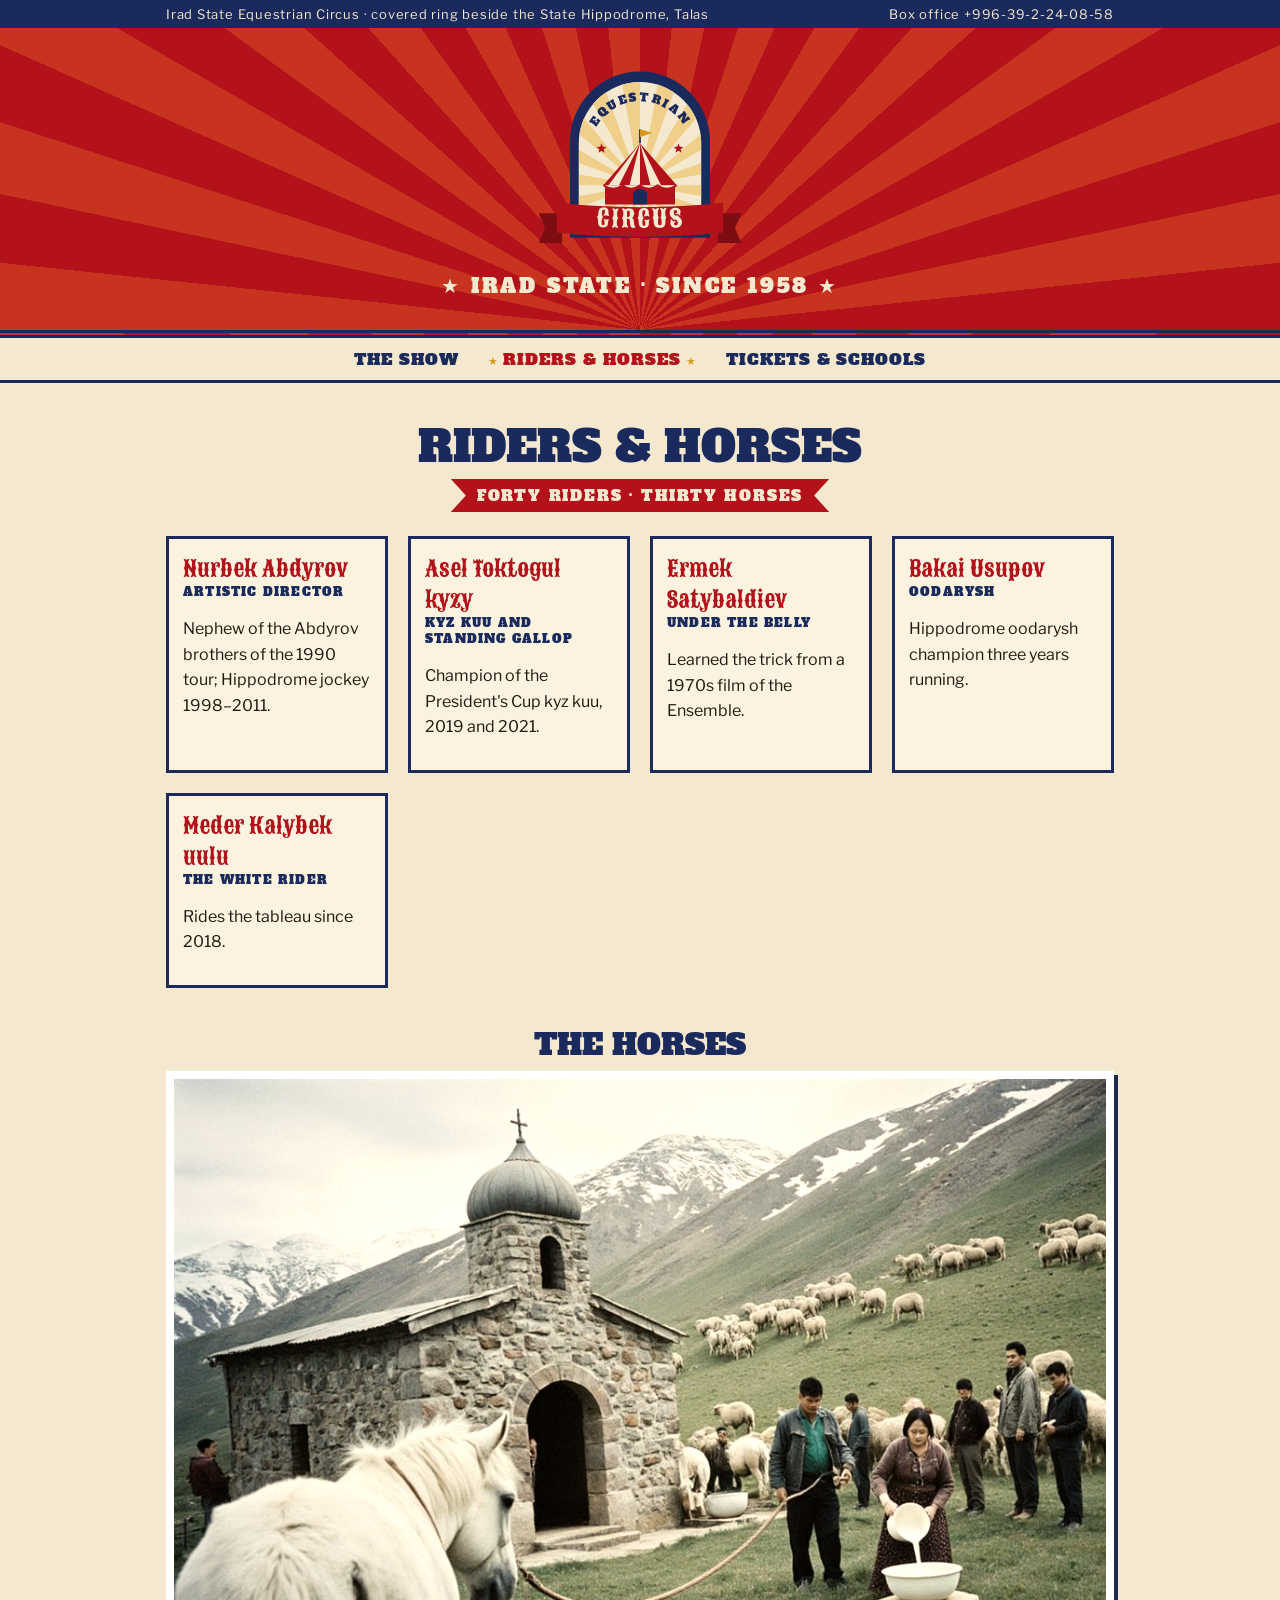
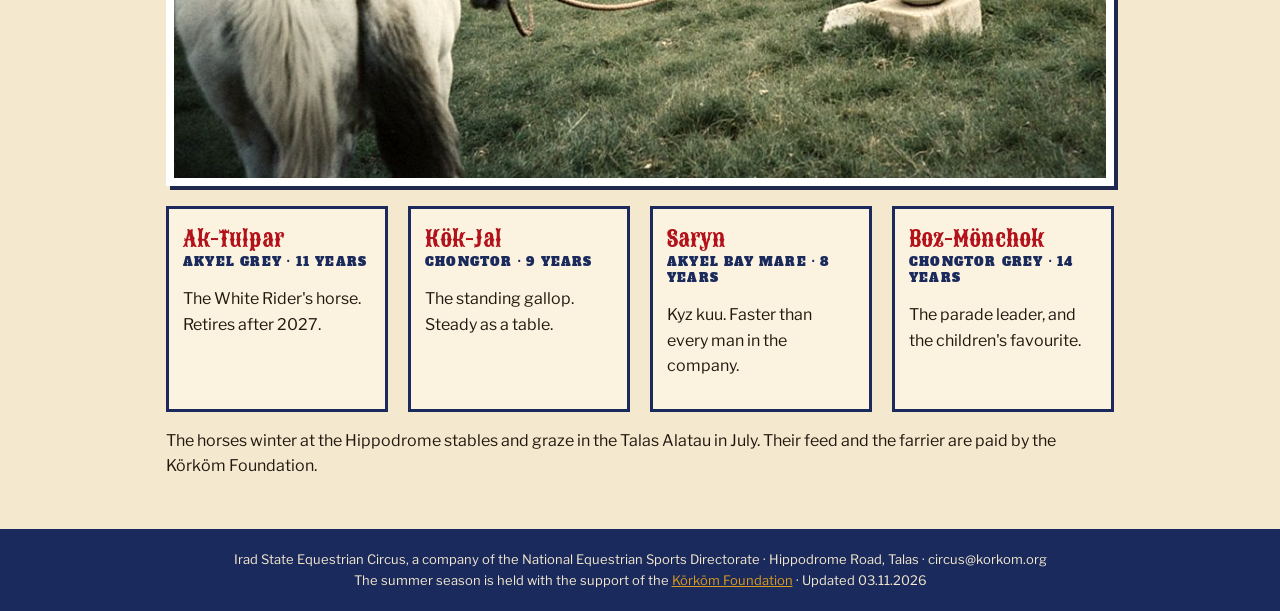
==== riders.html @ f75b6ca3 "Initial mirror import" ====
<!DOCTYPE html>
<html lang="en">
<head>
<meta charset="utf-8">
<meta name="viewport" content="width=device-width, initial-scale=1">
<title>Riders and Horses - Equestrian Circus</title>
<meta name="description" content="The riders and horses of the Irad State Equestrian Circus.">
<link rel="canonical" href="https://circus.korkom.org/riders.html">
<meta property="og:type" content="website">
<meta property="og:title" content="Riders and Horses - Equestrian Circus">
<meta property="og:description" content="The riders and horses of the Irad State Equestrian Circus.">
<meta property="og:url" content="https://circus.korkom.org/riders.html">
<meta property="og:image" content="https://circus.korkom.org/img/og-image.jpg">
<meta name="twitter:card" content="summary_large_image">
<link rel="icon" href="favicon.svg" type="image/svg+xml">
<link rel="preconnect" href="https://fonts.googleapis.com">
<link href="https://fonts.googleapis.com/css2?family=Sancreek&family=Alfa+Slab+One&family=Libre+Franklin:wght@400;600&display=swap" rel="stylesheet">
<link rel="stylesheet" href="css/site.css">
</head>
<body>
<div class="top"><div class="w"><span>Irad State Equestrian Circus · covered ring beside the State Hippodrome, Talas</span><span>Box office +996-39-2-24-08-58</span></div></div>
<div class="sun"><a class="mk" href="index.html"><svg xmlns="http://www.w3.org/2000/svg" viewBox="0 0 240 240" width="210" height="210" role="img" aria-label="Irad State Equestrian Circus"><path d="M40 210 L40 100 A80 80 0 0 1 200 100 L200 210 Z" fill="#1b2a5c"/><path d="M50 202 L50 102 A70 70 0 0 1 190 102 L190 202 Z" fill="#f4e9cf"/><clipPath id="cbc"><path d="M50 202 L50 102 A70 70 0 0 1 190 102 L190 202 Z"/></clipPath><g clip-path="url(#cbc)"><polygon points="120,150 280.00,150.00 277.57,177.78" fill="#f0cf8a"/><polygon points="120,150 270.35,204.72 258.56,230.00" fill="#f0cf8a"/><polygon points="120,150 242.57,252.85 222.85,272.57" fill="#f0cf8a"/><polygon points="120,150 200.00,288.56 174.72,300.35" fill="#f0cf8a"/><polygon points="120,150 147.78,307.57 120.00,310.00" fill="#f0cf8a"/><polygon points="120,150 92.22,307.57 65.28,300.35" fill="#f0cf8a"/><polygon points="120,150 40.00,288.56 17.15,272.57" fill="#f0cf8a"/><polygon points="120,150 -2.57,252.85 -18.56,230.00" fill="#f0cf8a"/><polygon points="120,150 -30.35,204.72 -37.57,177.78" fill="#f0cf8a"/><polygon points="120,150 -40.00,150.00 -37.57,122.22" fill="#f0cf8a"/><polygon points="120,150 -30.35,95.28 -18.56,70.00" fill="#f0cf8a"/><polygon points="120,150 -2.57,47.15 17.15,27.43" fill="#f0cf8a"/><polygon points="120,150 40.00,11.44 65.28,-0.35" fill="#f0cf8a"/><polygon points="120,150 92.22,-7.57 120.00,-10.00" fill="#f0cf8a"/><polygon points="120,150 147.78,-7.57 174.72,-0.35" fill="#f0cf8a"/><polygon points="120,150 200.00,11.44 222.85,27.43" fill="#f0cf8a"/><polygon points="120,150 242.57,47.15 258.56,70.00" fill="#f0cf8a"/><polygon points="120,150 270.35,95.28 277.57,122.22" fill="#f0cf8a"/></g><path d="M78 150 L120 102 L162 150 Z" fill="#b3121b"/><path d="M120 102 L84 150 L96 150 Z" fill="#f4e9cf"/><path d="M120 102 L108 150 L120 150 Z" fill="#f4e9cf"/><path d="M120 102 L132 150 L144 150 Z" fill="#f4e9cf"/><rect x="80" y="150" width="80" height="22" fill="#b3121b"/><path d="M112 172 L112 158 Q120 150 128 158 L128 172 Z" fill="#1b2a5c"/><path d="M78 150 Q90 158 100 150 Q110 158 120 150 Q130 158 140 150 Q150 158 162 150" fill="#f4e9cf" stroke="#b3121b" stroke-width="2"/><line x1="120" y1="102" x2="120" y2="86" stroke="#1b2a5c" stroke-width="2"/><path d="M120 86 L134 90 L120 95 Z" fill="#d99a1e"/><polygon points="76.00,102.00 77.48,105.96 81.71,106.15 78.40,108.78 79.53,112.85 76.00,110.52 72.47,112.85 73.60,108.78 70.29,106.15 74.52,105.96" fill="#b3121b"/><polygon points="164.00,102.00 165.48,105.96 169.71,106.15 166.40,108.78 167.53,112.85 164.00,110.52 160.47,112.85 161.60,108.78 158.29,106.15 162.52,105.96" fill="#b3121b"/><path id="cba" d="M62 112 A58 58 0 0 1 178 112" fill="none"/><text font-family="Alfa Slab One,Georgia,serif" font-size="13" fill="#1b2a5c" letter-spacing="2.5"><textPath href="#cba" startOffset="50%" text-anchor="middle">EQUESTRIAN</textPath></text><path d="M4.300000000000001 181.9 L31 181.9 L31 215.9 L4.300000000000001 215.9 L11.415 198.9 Z" fill="#7d0c13"/><path d="M235.7 181.9 L209 181.9 L209 215.9 L235.7 215.9 L228.585 198.9 Z" fill="#7d0c13"/><path d="M25 170 Q120 180 215 170 L215 204 Q120 214 25 204 Z" fill="#b3121b"/><path id="cbr" d="M25 193.12 Q120 203.12 215 193.12" fill="none"/><text font-family="Sancreek,Georgia,serif" font-size="28" fill="#f4e9cf" letter-spacing="1.5"><textPath href="#cbr" startOffset="50%" text-anchor="middle">CIRCUS</textPath></text></svg></a><div class="t">Irad State Equestrian Circus</div><div class="s">★ Irad State · since 1958 ★</div></div>
<nav class="m"><a href="index.html">The Show</a><a href="riders.html" class="on">Riders &amp; Horses</a><a href="tickets.html">Tickets &amp; Schools</a></nav>
<main class="w"><h1>Riders &amp; Horses</h1><span class="rib">Forty riders · thirty horses</span>
<div class="horses"><div><b>Nurbek Abdyrov</b><small>Artistic director</small><p>Nephew of the Abdyrov brothers of the 1990 tour; Hippodrome jockey 1998–2011.</p></div><div><b>Asel Toktogul kyzy</b><small>Kyz kuu and standing gallop</small><p>Champion of the President&#x27;s Cup kyz kuu, 2019 and 2021.</p></div><div><b>Ermek Satybaldiev</b><small>Under the belly</small><p>Learned the trick from a 1970s film of the Ensemble.</p></div><div><b>Bakai Usupov</b><small>Oodarysh</small><p>Hippodrome oodarysh champion three years running.</p></div><div><b>Meder Kalybek uulu</b><small>The White Rider</small><p>Rides the tableau since 2018.</p></div></div>
<h2>The Horses</h2><img class="photo" src="img/white.jpg" alt="White horses" style="margin:10px 0 20px">
<div class="horses"><div><b>Ak-Tulpar</b><small>Akyel grey · 11 years</small><p>The White Rider&#x27;s horse. Retires after 2027.</p></div><div><b>Kök-Jal</b><small>Chongtor · 9 years</small><p>The standing gallop. Steady as a table.</p></div><div><b>Saryn</b><small>Akyel bay mare · 8 years</small><p>Kyz kuu. Faster than every man in the company.</p></div><div><b>Boz-Mönchok</b><small>Chongtor grey · 14 years</small><p>The parade leader, and the children&#x27;s favourite.</p></div></div>
<p>The horses winter at the Hippodrome stables and graze in the Talas Alatau in July. Their feed and the farrier are paid by the Körköm Foundation.</p></main>
<footer><div class="w">Irad State Equestrian Circus, a company of the National Equestrian Sports Directorate · Hippodrome Road, Talas · circus@korkom.org<br>
The summer season is held with the support of the <a href="https://korkom.org/">Körköm Foundation</a> · Updated 03.11.2026</div></footer>
<script></script>
</body>
</html>
---- css/site.css ----
:root{--paper:#f4e9cf;--red:#b3121b;--navy:#1b2a5c;--gold:#d99a1e;--ink:#22180f;
--wood:'Sancreek',Georgia,serif;--slab:'Alfa Slab One',Georgia,serif;--body:'Libre Franklin',Arial,sans-serif}
*{box-sizing:border-box}
body{margin:0;background:var(--paper);color:var(--ink);font:16px/1.6 var(--body)}
a{color:var(--red)}
a:focus-visible,button:focus-visible,input:focus-visible,select:focus-visible{outline:3px solid var(--gold);outline-offset:2px}
.w{max-width:980px;margin:0 auto;padding-left:max(16px,env(safe-area-inset-left,0px));padding-right:max(16px,env(safe-area-inset-right,0px))}
.top{background:var(--navy);color:var(--paper);font:13px var(--body);letter-spacing:.06em}
.top .w{display:flex;justify-content:space-between;gap:10px;flex-wrap:wrap;padding-block:6px}
.top a{color:var(--paper)}
.sun{background:repeating-conic-gradient(from 0deg at 50% 100%,var(--red) 0 6deg,#c8331f 6deg 12deg);color:var(--paper);text-align:center;padding:26px 0 30px;border-bottom:8px double var(--navy)}
.sun .mk{display:inline-block;line-height:0;margin-bottom:-18px}
.sun .t{position:absolute;width:1px;height:1px;overflow:hidden;clip:rect(0 0 0 0)}
.sun .s{font:400 clamp(14px,2.4vw,20px) var(--slab);letter-spacing:.14em;text-transform:uppercase}
nav.m{background:var(--paper);border-bottom:3px solid var(--navy);display:flex;flex-wrap:wrap;justify-content:center;gap:6px 0;padding:10px 8px}
nav.m a{font:400 16px var(--slab);color:var(--navy);text-decoration:none;margin:0 12px;text-transform:uppercase;letter-spacing:.06em;white-space:nowrap}
nav.m a.on{color:var(--red)}
nav.m a.on::before,nav.m a.on::after{content:"★";font-size:11px;margin:0 5px;color:var(--gold)}
h1,h2{font:400 clamp(28px,5vw,44px)/1.1 var(--slab);color:var(--navy);text-align:center;margin:40px 0 8px;text-transform:uppercase}
h2{font-size:clamp(22px,3.6vw,30px)}
.rib{display:block;width:max-content;max-width:100%;margin:0 auto 24px;background:var(--red);color:var(--paper);font:400 15px var(--slab);letter-spacing:.12em;text-transform:uppercase;padding:6px 26px;clip-path:polygon(0 0,100% 0,96% 50%,100% 100%,0 100%,4% 50%)}
.bill{border:6px double var(--navy);background:#fbf3df;padding:18px 20px;margin:20px 0}
.acts{list-style:none;padding:0;margin:0;counter-reset:a}
.acts li{display:grid;grid-template-columns:54px minmax(0,1fr);gap:14px;padding:12px 0;border-bottom:2px dotted #c9b98f}
.acts li::before{counter-increment:a;content:counter(a);font:400 30px/1 var(--wood);color:var(--red);text-align:center}
.acts b{font:400 19px var(--slab);color:var(--navy);text-transform:uppercase;letter-spacing:.03em}
.acts p{margin:2px 0 0}
.two{display:grid;grid-template-columns:repeat(auto-fit,minmax(280px,1fr));gap:24px}
.photo{border:8px solid #fff;box-shadow:4px 4px 0 var(--navy);width:100%;display:block;filter:sepia(.25) contrast(1.05)}
.cap{font-size:13px;color:#6a5a40;margin-top:6px}
.stub{display:grid;grid-template-columns:repeat(auto-fit,minmax(200px,1fr));gap:14px;margin:18px 0}
.stub div{background:var(--red);color:var(--paper);padding:14px 16px;border-left:8px dashed var(--paper);outline:2px solid var(--red)}
.stub b{display:block;font:400 34px/1 var(--wood)}
.horses{display:grid;grid-template-columns:repeat(auto-fit,minmax(210px,1fr));gap:20px}
.horses div{background:#fbf3df;border:3px solid var(--navy);padding:14px}
.horses b{font:400 22px var(--wood);color:var(--red)}
.horses small{display:block;font:400 12px var(--slab);letter-spacing:.1em;color:var(--navy);text-transform:uppercase}
form.f{display:grid;gap:12px;max-width:520px;margin:0 auto}
form.f label{display:grid;gap:3px;font:400 14px var(--slab);color:var(--navy);text-transform:uppercase;letter-spacing:.05em}
form.f input,form.f select,form.f textarea{font:15px var(--body);padding:8px;border:2px solid var(--navy);background:#fffaf0;color:var(--ink)}
.btn{font:400 18px var(--slab);background:var(--red);color:var(--paper);border:0;padding:10px 24px;cursor:pointer;text-transform:uppercase;letter-spacing:.08em;box-shadow:4px 4px 0 var(--navy)}
.ok{text-align:center;font:400 18px var(--slab);color:var(--red)}
.scroll{overflow-x:auto}
table.p{border-collapse:collapse;width:100%;font-variant-numeric:tabular-nums}
table.p td,table.p th{border:2px solid var(--navy);padding:8px 10px;text-align:left}
table.p th{background:var(--navy);color:var(--paper);font:400 14px var(--slab);text-transform:uppercase;letter-spacing:.06em}
footer{margin-top:50px;background:var(--navy);color:var(--paper);font-size:13px;padding-block:20px calc(20px + env(safe-area-inset-bottom,0px));text-align:center}
footer a{color:var(--gold)}
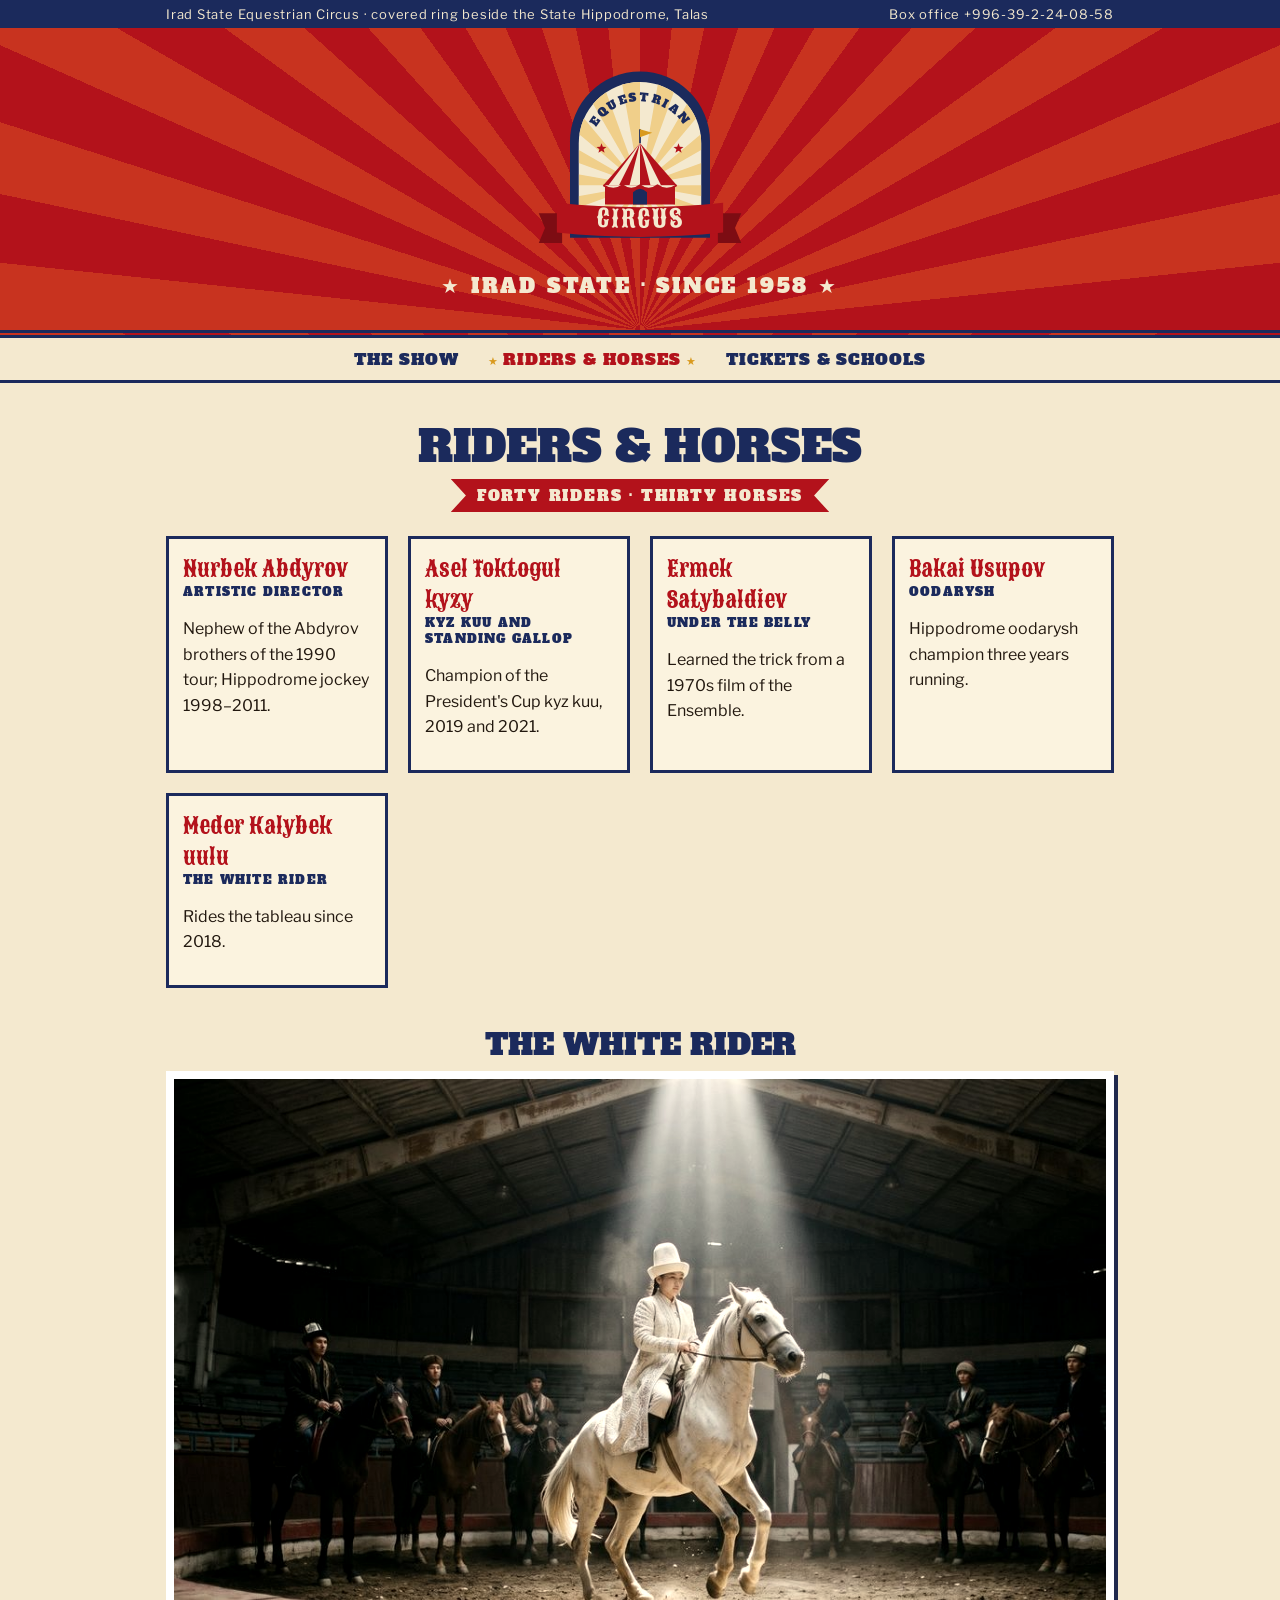
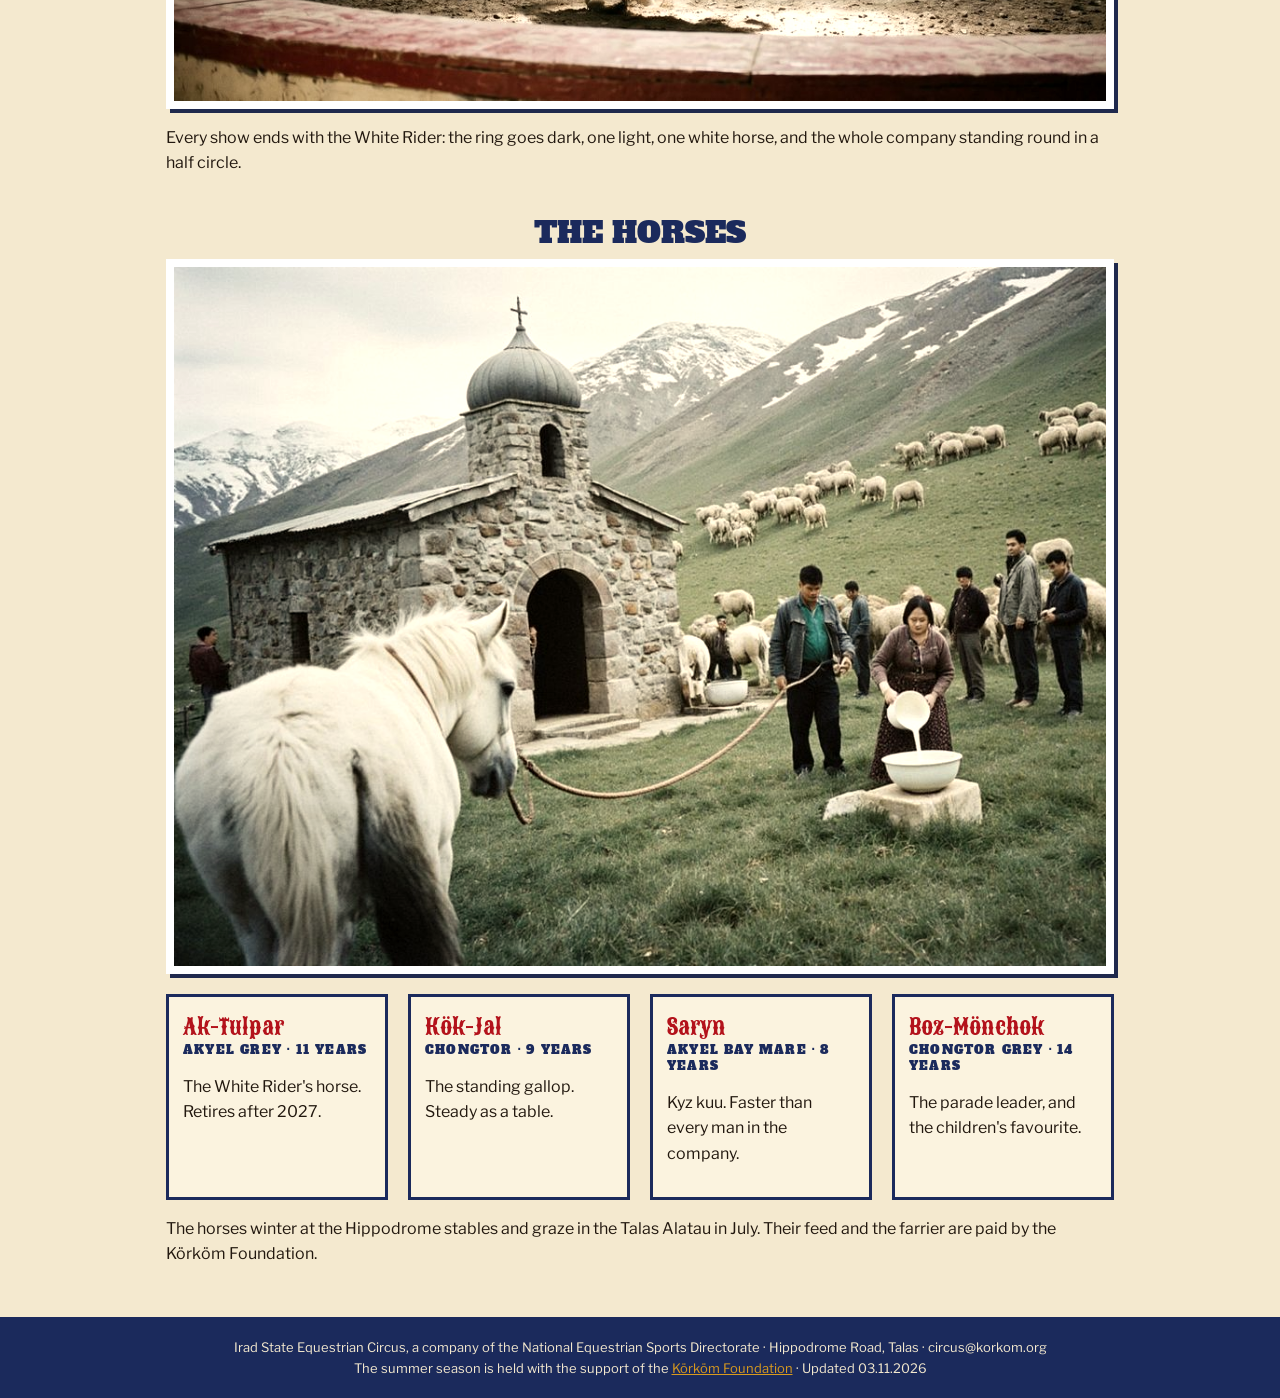
==== commit 4259a49c: "Add photos" ====
--- a/riders.html
+++ b/riders.html
@@ -23,6 +23,7 @@
 <nav class="m"><a href="index.html">The Show</a><a href="riders.html" class="on">Riders &amp; Horses</a><a href="tickets.html">Tickets &amp; Schools</a></nav>
 <main class="w"><h1>Riders &amp; Horses</h1><span class="rib">Forty riders · thirty horses</span>
 <div class="horses"><div><b>Nurbek Abdyrov</b><small>Artistic director</small><p>Nephew of the Abdyrov brothers of the 1990 tour; Hippodrome jockey 1998–2011.</p></div><div><b>Asel Toktogul kyzy</b><small>Kyz kuu and standing gallop</small><p>Champion of the President&#x27;s Cup kyz kuu, 2019 and 2021.</p></div><div><b>Ermek Satybaldiev</b><small>Under the belly</small><p>Learned the trick from a 1970s film of the Ensemble.</p></div><div><b>Bakai Usupov</b><small>Oodarysh</small><p>Hippodrome oodarysh champion three years running.</p></div><div><b>Meder Kalybek uulu</b><small>The White Rider</small><p>Rides the tableau since 2018.</p></div></div>
+<h2>The White Rider</h2><img class="photo" src="img/white-rider.jpg" alt="The White Rider tableau: a rider in white on a white horse under one spotlight" style="margin:10px 0 8px"><p>Every show ends with the White Rider: the ring goes dark, one light, one white horse, and the whole company standing round in a half circle.</p>
 <h2>The Horses</h2><img class="photo" src="img/white.jpg" alt="White horses" style="margin:10px 0 20px">
 <div class="horses"><div><b>Ak-Tulpar</b><small>Akyel grey · 11 years</small><p>The White Rider&#x27;s horse. Retires after 2027.</p></div><div><b>Kök-Jal</b><small>Chongtor · 9 years</small><p>The standing gallop. Steady as a table.</p></div><div><b>Saryn</b><small>Akyel bay mare · 8 years</small><p>Kyz kuu. Faster than every man in the company.</p></div><div><b>Boz-Mönchok</b><small>Chongtor grey · 14 years</small><p>The parade leader, and the children&#x27;s favourite.</p></div></div>
 <p>The horses winter at the Hippodrome stables and graze in the Talas Alatau in July. Their feed and the farrier are paid by the Körköm Foundation.</p></main>
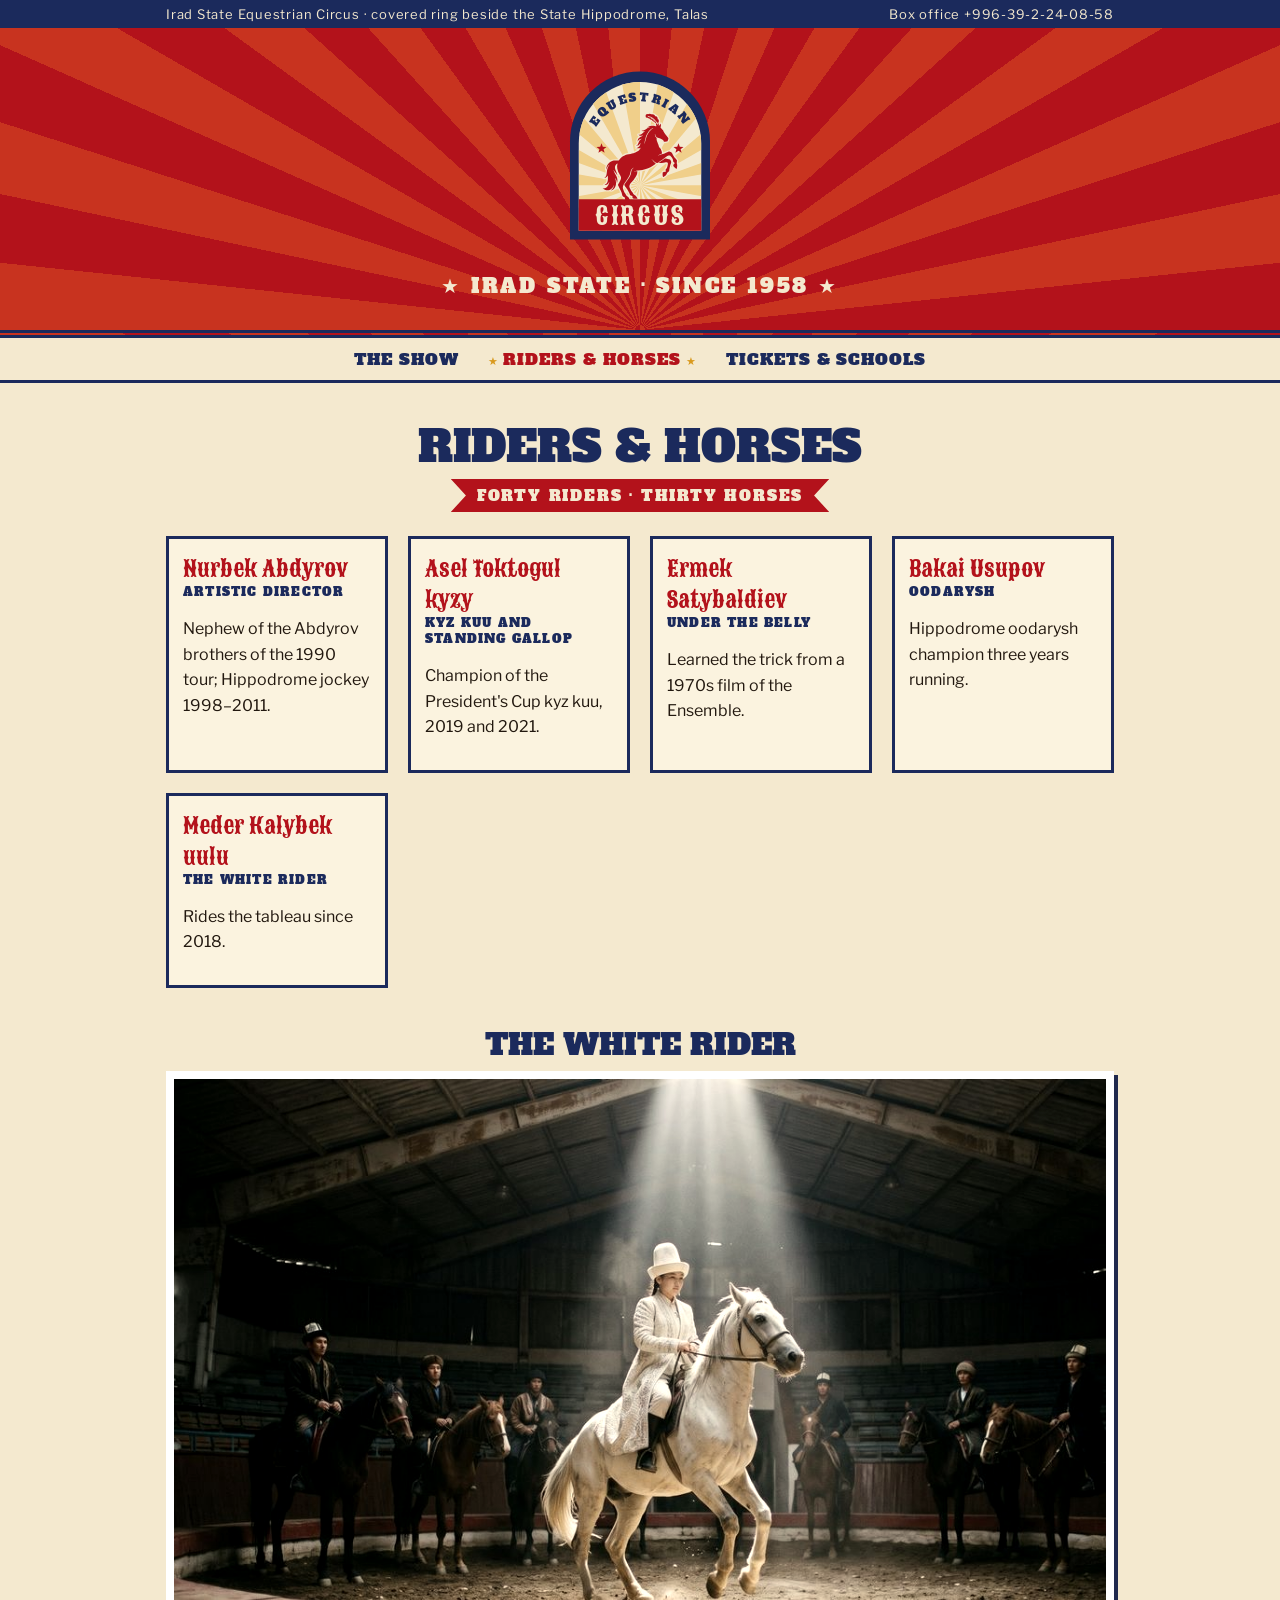
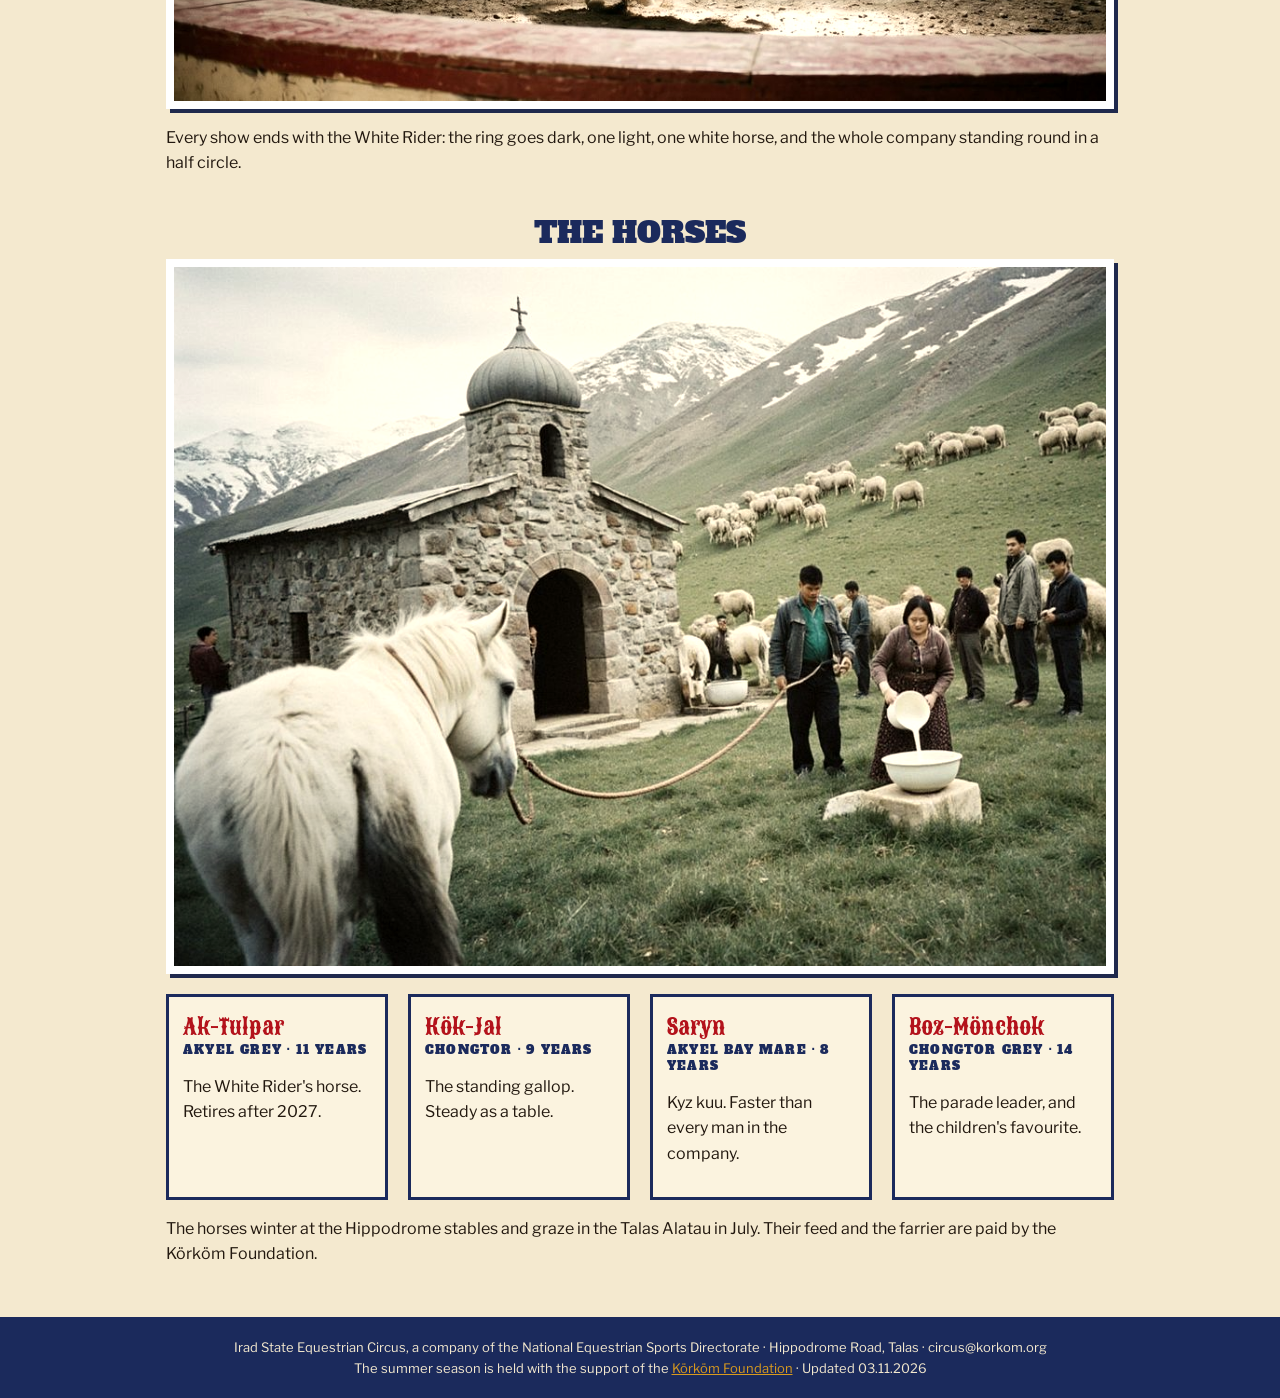
==== commit 6d1c998c: "New logo" ====
--- a/riders.html
+++ b/riders.html
@@ -19,7 +19,7 @@
 </head>
 <body>
 <div class="top"><div class="w"><span>Irad State Equestrian Circus · covered ring beside the State Hippodrome, Talas</span><span>Box office +996-39-2-24-08-58</span></div></div>
-<div class="sun"><a class="mk" href="index.html"><svg xmlns="http://www.w3.org/2000/svg" viewBox="0 0 240 240" width="210" height="210" role="img" aria-label="Irad State Equestrian Circus"><path d="M40 210 L40 100 A80 80 0 0 1 200 100 L200 210 Z" fill="#1b2a5c"/><path d="M50 202 L50 102 A70 70 0 0 1 190 102 L190 202 Z" fill="#f4e9cf"/><clipPath id="cbc"><path d="M50 202 L50 102 A70 70 0 0 1 190 102 L190 202 Z"/></clipPath><g clip-path="url(#cbc)"><polygon points="120,150 280.00,150.00 277.57,177.78" fill="#f0cf8a"/><polygon points="120,150 270.35,204.72 258.56,230.00" fill="#f0cf8a"/><polygon points="120,150 242.57,252.85 222.85,272.57" fill="#f0cf8a"/><polygon points="120,150 200.00,288.56 174.72,300.35" fill="#f0cf8a"/><polygon points="120,150 147.78,307.57 120.00,310.00" fill="#f0cf8a"/><polygon points="120,150 92.22,307.57 65.28,300.35" fill="#f0cf8a"/><polygon points="120,150 40.00,288.56 17.15,272.57" fill="#f0cf8a"/><polygon points="120,150 -2.57,252.85 -18.56,230.00" fill="#f0cf8a"/><polygon points="120,150 -30.35,204.72 -37.57,177.78" fill="#f0cf8a"/><polygon points="120,150 -40.00,150.00 -37.57,122.22" fill="#f0cf8a"/><polygon points="120,150 -30.35,95.28 -18.56,70.00" fill="#f0cf8a"/><polygon points="120,150 -2.57,47.15 17.15,27.43" fill="#f0cf8a"/><polygon points="120,150 40.00,11.44 65.28,-0.35" fill="#f0cf8a"/><polygon points="120,150 92.22,-7.57 120.00,-10.00" fill="#f0cf8a"/><polygon points="120,150 147.78,-7.57 174.72,-0.35" fill="#f0cf8a"/><polygon points="120,150 200.00,11.44 222.85,27.43" fill="#f0cf8a"/><polygon points="120,150 242.57,47.15 258.56,70.00" fill="#f0cf8a"/><polygon points="120,150 270.35,95.28 277.57,122.22" fill="#f0cf8a"/></g><path d="M78 150 L120 102 L162 150 Z" fill="#b3121b"/><path d="M120 102 L84 150 L96 150 Z" fill="#f4e9cf"/><path d="M120 102 L108 150 L120 150 Z" fill="#f4e9cf"/><path d="M120 102 L132 150 L144 150 Z" fill="#f4e9cf"/><rect x="80" y="150" width="80" height="22" fill="#b3121b"/><path d="M112 172 L112 158 Q120 150 128 158 L128 172 Z" fill="#1b2a5c"/><path d="M78 150 Q90 158 100 150 Q110 158 120 150 Q130 158 140 150 Q150 158 162 150" fill="#f4e9cf" stroke="#b3121b" stroke-width="2"/><line x1="120" y1="102" x2="120" y2="86" stroke="#1b2a5c" stroke-width="2"/><path d="M120 86 L134 90 L120 95 Z" fill="#d99a1e"/><polygon points="76.00,102.00 77.48,105.96 81.71,106.15 78.40,108.78 79.53,112.85 76.00,110.52 72.47,112.85 73.60,108.78 70.29,106.15 74.52,105.96" fill="#b3121b"/><polygon points="164.00,102.00 165.48,105.96 169.71,106.15 166.40,108.78 167.53,112.85 164.00,110.52 160.47,112.85 161.60,108.78 158.29,106.15 162.52,105.96" fill="#b3121b"/><path id="cba" d="M62 112 A58 58 0 0 1 178 112" fill="none"/><text font-family="Alfa Slab One,Georgia,serif" font-size="13" fill="#1b2a5c" letter-spacing="2.5"><textPath href="#cba" startOffset="50%" text-anchor="middle">EQUESTRIAN</textPath></text><path d="M4.300000000000001 181.9 L31 181.9 L31 215.9 L4.300000000000001 215.9 L11.415 198.9 Z" fill="#7d0c13"/><path d="M235.7 181.9 L209 181.9 L209 215.9 L235.7 215.9 L228.585 198.9 Z" fill="#7d0c13"/><path d="M25 170 Q120 180 215 170 L215 204 Q120 214 25 204 Z" fill="#b3121b"/><path id="cbr" d="M25 193.12 Q120 203.12 215 193.12" fill="none"/><text font-family="Sancreek,Georgia,serif" font-size="28" fill="#f4e9cf" letter-spacing="1.5"><textPath href="#cbr" startOffset="50%" text-anchor="middle">CIRCUS</textPath></text></svg></a><div class="t">Irad State Equestrian Circus</div><div class="s">★ Irad State · since 1958 ★</div></div>
+<div class="sun"><a class="mk" href="index.html"><svg xmlns="http://www.w3.org/2000/svg" viewBox="0 0 240 240" width="210" height="210" role="img" aria-label="Irad State Equestrian Circus"><path d="M40 212 L40 100 A80 80 0 0 1 200 100 L200 212 Z" fill="#1b2a5c"/><path d="M50 202 L50 102 A70 70 0 0 1 190 102 L190 202 Z" fill="#f4e9cf"/><clipPath id="cbc"><path d="M50 202 L50 102 A70 70 0 0 1 190 102 L190 202 Z"/></clipPath><g clip-path="url(#cbc)"><polygon points="120,150 280.00,150.00 277.57,177.78" fill="#f0cf8a"/><polygon points="120,150 270.35,204.72 258.56,230.00" fill="#f0cf8a"/><polygon points="120,150 242.57,252.85 222.85,272.57" fill="#f0cf8a"/><polygon points="120,150 200.00,288.56 174.72,300.35" fill="#f0cf8a"/><polygon points="120,150 147.78,307.57 120.00,310.00" fill="#f0cf8a"/><polygon points="120,150 92.22,307.57 65.28,300.35" fill="#f0cf8a"/><polygon points="120,150 40.00,288.56 17.15,272.57" fill="#f0cf8a"/><polygon points="120,150 -2.57,252.85 -18.56,230.00" fill="#f0cf8a"/><polygon points="120,150 -30.35,204.72 -37.57,177.78" fill="#f0cf8a"/><polygon points="120,150 -40.00,150.00 -37.57,122.22" fill="#f0cf8a"/><polygon points="120,150 -30.35,95.28 -18.56,70.00" fill="#f0cf8a"/><polygon points="120,150 -2.57,47.15 17.15,27.43" fill="#f0cf8a"/><polygon points="120,150 40.00,11.44 65.28,-0.35" fill="#f0cf8a"/><polygon points="120,150 92.22,-7.57 120.00,-10.00" fill="#f0cf8a"/><polygon points="120,150 147.78,-7.57 174.72,-0.35" fill="#f0cf8a"/><polygon points="120,150 200.00,11.44 222.85,27.43" fill="#f0cf8a"/><polygon points="120,150 242.57,47.15 258.56,70.00" fill="#f0cf8a"/><polygon points="120,150 270.35,95.28 277.57,122.22" fill="#f0cf8a"/></g><g transform="translate(77.4 79) scale(0.088)" fill="#f4e9cf" stroke="#f4e9cf" stroke-width="34" stroke-linejoin="round" fill-rule="evenodd"><path d="M351 1000C354 998 353 996 347 984C336 964 336 963 325 956C310 946 305 940 300 928C298 924 295 919 292 914C286 906 279 893 274 881C273 878 270 870 268 864C259 840 259 834 268 808C272 796 276 788 289 770C310 743 325 721 337 699C352 674 356 662 360 638C365 605 376 588 396 582C403 580 408 579 410 579C411 580 411 580 408 581C397 586 391 590 385 597C378 606 373 618 370 634C365 667 360 681 340 713C325 736 311 756 295 776C285 789 281 796 281 799C281 804 285 812 307 842C310 846 320 862 324 870C337 891 344 906 350 922C355 939 360 943 372 943C382 943 388 950 387 958C386 967 386 968 388 973C392 980 392 980 403 981C425 984 447 983 450 981C452 980 451 977 445 966C434 948 432 945 419 936C403 926 400 923 393 910C392 908 388 903 385 899C374 886 364 870 356 852C346 832 345 826 347 813C349 804 351 800 354 793C360 782 362 778 383 757C402 738 404 735 427 700C437 685 443 672 446 662C447 658 447 655 449 638C450 633 450 628 450 627C451 625 451 624 450 624C447 623 416 626 407 628C406 628 406 628 406 628C406 626 426 620 438 618C440 618 448 617 455 616C505 611 528 607 561 597C597 586 644 561 680 534C688 527 691 525 690 525C690 524 687 522 684 520C674 514 667 508 654 492C650 487 645 480 641 476C629 462 639 469 663 492C684 512 694 518 706 517C713 517 718 514 732 504C739 498 748 492 753 489C772 477 783 470 804 453C828 433 835 428 847 423C853 420 853 420 860 420C866 420 866 420 872 422C880 426 890 438 901 454C911 471 913 478 915 491C916 503 917 504 924 508C932 512 933 514 933 521C933 527 932 529 926 532C921 535 919 537 919 540C918 541 918 545 917 548C915 554 915 554 917 558C923 570 945 589 955 593C961 596 962 595 964 584C964 580 966 572 966 566C968 554 968 550 966 538C961 519 961 512 963 500C964 495 965 492 964 489C964 483 963 481 946 461C932 446 915 419 906 400C898 385 897 383 893 381C889 379 878 374 872 372C860 368 856 369 838 377C819 387 787 399 766 405C745 411 731 416 721 422C715 426 715 424 722 418C730 410 738 406 758 400C764 399 768 397 768 396C770 395 769 380 767 372C764 359 757 342 751 333C749 331 744 325 740 320C731 309 731 310 729 300C725 285 722 274 715 260C706 237 704 233 702 224C700 217 700 217 700 205L700 194L694 188C682 175 676 158 678 141C679 136 680 138 681 145C683 162 691 177 702 185C710 191 718 193 730 194L738 195L746 199C750 201 759 206 766 210C785 219 786 220 789 229C790 234 792 236 794 238C800 243 813 244 820 240C823 239 824 239 828 239C840 239 845 234 846 223C847 219 847 217 850 213C856 202 854 196 844 184C841 181 836 174 832 168C828 162 819 151 813 143C795 120 792 115 789 105C787 95 785 92 773 82C769 79 766 76 762 71C760 68 756 63 754 60C751 57 750 55 750 54C750 54 750 52 752 49C755 41 756 34 756 22C757 16 757 10 756 9C756 6 754 7 751 11C750 14 748 16 747 18C744 22 730 37 729 37C728 37 728 36 728 27C728 22 728 14 729 10C729 4 729 1 729 0C728 0 725 1 720 7C712 14 704 26 698 37C696 41 695 41 685 39C661 33 636 32 618 37C602 41 585 49 578 56C576 58 577 58 582 56C593 53 608 53 614 56C616 57 615 57 607 58C593 61 576 68 561 79C549 87 537 94 528 96C524 97 512 97 509 96C506 95 506 95 506 96C506 98 515 104 522 106C527 107 539 107 545 106C549 105 553 105 552 106C552 106 549 108 546 110C538 114 532 118 521 128C499 147 490 151 472 151C467 151 464 152 464 152C464 153 470 158 476 160C488 165 501 165 513 160C523 156 524 157 518 163C513 168 506 172 497 176C483 182 478 186 470 193C460 203 454 216 453 233C452 243 453 243 456 236C464 220 475 211 492 206C501 203 507 203 502 206C481 219 474 228 465 254C458 276 450 285 437 291C434 292 432 293 432 293C432 295 448 294 454 292C463 290 468 286 479 274C485 267 491 262 495 261C498 260 498 261 494 265C490 270 488 273 484 283C478 296 475 301 469 307C462 314 453 319 442 322C436 323 439 325 451 326C467 328 483 325 494 319C496 318 497 317 498 318C499 319 480 344 472 352C459 363 436 377 415 384C391 393 372 397 338 403C306 408 282 417 263 430C243 443 225 460 213 480C210 483 209 485 208 485C206 485 198 485 189 485C154 484 140 485 122 491C110 495 94 504 84 513C64 531 50 560 46 589C45 602 46 604 49 596C51 589 59 572 63 566C69 557 78 547 85 542C88 540 88 541 83 548C77 556 75 559 71 567C61 587 57 603 53 641C51 661 49 673 45 682C40 695 30 705 18 708C12 710 15 711 24 711C39 711 53 703 62 688C64 684 66 681 66 681C66 680 67 680 67 680C68 681 68 728 67 735C64 762 59 776 47 788C40 794 36 797 28 799C19 802 20 803 31 804C48 804 62 798 72 785C76 780 81 771 82 766C83 765 83 764 84 764C85 764 84 774 82 782C78 800 70 814 58 826C44 840 30 846 9 848C3 849 0 849 0 850C0 852 16 860 28 864C48 872 71 872 89 867C113 859 131 840 140 814C143 807 143 807 144 808C145 809 143 822 140 830C136 845 123 863 111 870C104 874 106 875 116 872C127 868 135 863 143 855C164 837 173 812 173 779C173 759 168 735 161 717C159 710 160 710 164 716C175 731 182 748 183 768C183 772 184 775 184 776C186 777 190 759 191 747C192 723 185 700 166 667C149 638 144 626 141 610C139 602 140 602 144 612C149 621 154 629 161 637C176 653 182 662 186 675C189 681 190 681 189 674C188 660 185 650 175 630C168 615 163 602 161 594C158 585 158 569 161 560C163 551 170 539 177 533C180 530 188 525 190 525C192 525 192 526 191 533C188 545 187 553 187 568C188 587 190 600 197 619C202 636 208 646 220 666C240 697 242 707 235 730C230 744 224 757 213 773C199 795 197 798 200 807C201 810 210 829 216 841C219 846 224 856 235 879C244 899 249 913 253 932C255 939 257 946 258 948C260 954 266 957 274 958C286 960 291 967 288 977C287 982 287 984 289 989C291 996 293 998 297 998C311 1000 348 1001 351 1000ZM794 697C817 680 822 675 827 666C837 649 842 642 850 636C861 628 863 624 864 610C868 581 876 546 884 527C885 525 886 521 888 518C891 509 891 503 884 488C880 479 878 476 874 473C870 470 867 469 856 468C847 466 816 460 812 459C809 458 808 459 803 463C791 473 781 480 766 490C745 503 728 516 728 518C728 520 778 516 806 511C832 506 840 507 844 515C846 519 846 519 846 528C846 540 844 550 839 565C834 579 831 585 825 593C816 603 815 607 818 614C819 620 819 623 817 627C814 633 811 634 799 633L794 632L791 635C789 636 786 638 784 639C779 641 779 642 778 653C776 673 780 694 785 700C787 702 788 702 794 697ZM536 272C537 272 538 267 540 262C544 247 548 231 551 217C557 188 563 167 574 146C583 128 589 118 602 102C615 88 636 72 652 64C659 61 660 61 654 65C634 78 620 91 606 109C586 134 568 174 559 212C557 222 550 243 547 252C543 262 535 277 536 272Z"/><path d="M700 46 L686 -6 L712 -8 Z M670 -26 a30 30 0 1 0 60 0 a30 30 0 1 0 -60 0Z M638 -56 a38 38 0 1 0 76 0 a38 38 0 1 0 -76 0Z M606 -78 a38 38 0 1 0 76 0 a38 38 0 1 0 -76 0Z M578 -90 a32 32 0 1 0 64 0 a32 32 0 1 0 -64 0Z M556 -94 a24 24 0 1 0 48 0 a24 24 0 1 0 -48 0Z" fill-rule="nonzero"/></g><rect x="50" y="166" width="140" height="36" fill="#b3121b"/><g transform="translate(77.4 79) scale(0.088)" fill="#b3121b" fill-rule="evenodd"><path d="M700 46 L686 -6 L712 -8 Z M670 -26 a30 30 0 1 0 60 0 a30 30 0 1 0 -60 0Z M638 -56 a38 38 0 1 0 76 0 a38 38 0 1 0 -76 0Z M606 -78 a38 38 0 1 0 76 0 a38 38 0 1 0 -76 0Z M578 -90 a32 32 0 1 0 64 0 a32 32 0 1 0 -64 0Z M556 -94 a24 24 0 1 0 48 0 a24 24 0 1 0 -48 0Z" fill-rule="nonzero"/><path d="M351 1000C354 998 353 996 347 984C336 964 336 963 325 956C310 946 305 940 300 928C298 924 295 919 292 914C286 906 279 893 274 881C273 878 270 870 268 864C259 840 259 834 268 808C272 796 276 788 289 770C310 743 325 721 337 699C352 674 356 662 360 638C365 605 376 588 396 582C403 580 408 579 410 579C411 580 411 580 408 581C397 586 391 590 385 597C378 606 373 618 370 634C365 667 360 681 340 713C325 736 311 756 295 776C285 789 281 796 281 799C281 804 285 812 307 842C310 846 320 862 324 870C337 891 344 906 350 922C355 939 360 943 372 943C382 943 388 950 387 958C386 967 386 968 388 973C392 980 392 980 403 981C425 984 447 983 450 981C452 980 451 977 445 966C434 948 432 945 419 936C403 926 400 923 393 910C392 908 388 903 385 899C374 886 364 870 356 852C346 832 345 826 347 813C349 804 351 800 354 793C360 782 362 778 383 757C402 738 404 735 427 700C437 685 443 672 446 662C447 658 447 655 449 638C450 633 450 628 450 627C451 625 451 624 450 624C447 623 416 626 407 628C406 628 406 628 406 628C406 626 426 620 438 618C440 618 448 617 455 616C505 611 528 607 561 597C597 586 644 561 680 534C688 527 691 525 690 525C690 524 687 522 684 520C674 514 667 508 654 492C650 487 645 480 641 476C629 462 639 469 663 492C684 512 694 518 706 517C713 517 718 514 732 504C739 498 748 492 753 489C772 477 783 470 804 453C828 433 835 428 847 423C853 420 853 420 860 420C866 420 866 420 872 422C880 426 890 438 901 454C911 471 913 478 915 491C916 503 917 504 924 508C932 512 933 514 933 521C933 527 932 529 926 532C921 535 919 537 919 540C918 541 918 545 917 548C915 554 915 554 917 558C923 570 945 589 955 593C961 596 962 595 964 584C964 580 966 572 966 566C968 554 968 550 966 538C961 519 961 512 963 500C964 495 965 492 964 489C964 483 963 481 946 461C932 446 915 419 906 400C898 385 897 383 893 381C889 379 878 374 872 372C860 368 856 369 838 377C819 387 787 399 766 405C745 411 731 416 721 422C715 426 715 424 722 418C730 410 738 406 758 400C764 399 768 397 768 396C770 395 769 380 767 372C764 359 757 342 751 333C749 331 744 325 740 320C731 309 731 310 729 300C725 285 722 274 715 260C706 237 704 233 702 224C700 217 700 217 700 205L700 194L694 188C682 175 676 158 678 141C679 136 680 138 681 145C683 162 691 177 702 185C710 191 718 193 730 194L738 195L746 199C750 201 759 206 766 210C785 219 786 220 789 229C790 234 792 236 794 238C800 243 813 244 820 240C823 239 824 239 828 239C840 239 845 234 846 223C847 219 847 217 850 213C856 202 854 196 844 184C841 181 836 174 832 168C828 162 819 151 813 143C795 120 792 115 789 105C787 95 785 92 773 82C769 79 766 76 762 71C760 68 756 63 754 60C751 57 750 55 750 54C750 54 750 52 752 49C755 41 756 34 756 22C757 16 757 10 756 9C756 6 754 7 751 11C750 14 748 16 747 18C744 22 730 37 729 37C728 37 728 36 728 27C728 22 728 14 729 10C729 4 729 1 729 0C728 0 725 1 720 7C712 14 704 26 698 37C696 41 695 41 685 39C661 33 636 32 618 37C602 41 585 49 578 56C576 58 577 58 582 56C593 53 608 53 614 56C616 57 615 57 607 58C593 61 576 68 561 79C549 87 537 94 528 96C524 97 512 97 509 96C506 95 506 95 506 96C506 98 515 104 522 106C527 107 539 107 545 106C549 105 553 105 552 106C552 106 549 108 546 110C538 114 532 118 521 128C499 147 490 151 472 151C467 151 464 152 464 152C464 153 470 158 476 160C488 165 501 165 513 160C523 156 524 157 518 163C513 168 506 172 497 176C483 182 478 186 470 193C460 203 454 216 453 233C452 243 453 243 456 236C464 220 475 211 492 206C501 203 507 203 502 206C481 219 474 228 465 254C458 276 450 285 437 291C434 292 432 293 432 293C432 295 448 294 454 292C463 290 468 286 479 274C485 267 491 262 495 261C498 260 498 261 494 265C490 270 488 273 484 283C478 296 475 301 469 307C462 314 453 319 442 322C436 323 439 325 451 326C467 328 483 325 494 319C496 318 497 317 498 318C499 319 480 344 472 352C459 363 436 377 415 384C391 393 372 397 338 403C306 408 282 417 263 430C243 443 225 460 213 480C210 483 209 485 208 485C206 485 198 485 189 485C154 484 140 485 122 491C110 495 94 504 84 513C64 531 50 560 46 589C45 602 46 604 49 596C51 589 59 572 63 566C69 557 78 547 85 542C88 540 88 541 83 548C77 556 75 559 71 567C61 587 57 603 53 641C51 661 49 673 45 682C40 695 30 705 18 708C12 710 15 711 24 711C39 711 53 703 62 688C64 684 66 681 66 681C66 680 67 680 67 680C68 681 68 728 67 735C64 762 59 776 47 788C40 794 36 797 28 799C19 802 20 803 31 804C48 804 62 798 72 785C76 780 81 771 82 766C83 765 83 764 84 764C85 764 84 774 82 782C78 800 70 814 58 826C44 840 30 846 9 848C3 849 0 849 0 850C0 852 16 860 28 864C48 872 71 872 89 867C113 859 131 840 140 814C143 807 143 807 144 808C145 809 143 822 140 830C136 845 123 863 111 870C104 874 106 875 116 872C127 868 135 863 143 855C164 837 173 812 173 779C173 759 168 735 161 717C159 710 160 710 164 716C175 731 182 748 183 768C183 772 184 775 184 776C186 777 190 759 191 747C192 723 185 700 166 667C149 638 144 626 141 610C139 602 140 602 144 612C149 621 154 629 161 637C176 653 182 662 186 675C189 681 190 681 189 674C188 660 185 650 175 630C168 615 163 602 161 594C158 585 158 569 161 560C163 551 170 539 177 533C180 530 188 525 190 525C192 525 192 526 191 533C188 545 187 553 187 568C188 587 190 600 197 619C202 636 208 646 220 666C240 697 242 707 235 730C230 744 224 757 213 773C199 795 197 798 200 807C201 810 210 829 216 841C219 846 224 856 235 879C244 899 249 913 253 932C255 939 257 946 258 948C260 954 266 957 274 958C286 960 291 967 288 977C287 982 287 984 289 989C291 996 293 998 297 998C311 1000 348 1001 351 1000ZM794 697C817 680 822 675 827 666C837 649 842 642 850 636C861 628 863 624 864 610C868 581 876 546 884 527C885 525 886 521 888 518C891 509 891 503 884 488C880 479 878 476 874 473C870 470 867 469 856 468C847 466 816 460 812 459C809 458 808 459 803 463C791 473 781 480 766 490C745 503 728 516 728 518C728 520 778 516 806 511C832 506 840 507 844 515C846 519 846 519 846 528C846 540 844 550 839 565C834 579 831 585 825 593C816 603 815 607 818 614C819 620 819 623 817 627C814 633 811 634 799 633L794 632L791 635C789 636 786 638 784 639C779 641 779 642 778 653C776 673 780 694 785 700C787 702 788 702 794 697ZM536 272C537 272 538 267 540 262C544 247 548 231 551 217C557 188 563 167 574 146C583 128 589 118 602 102C615 88 636 72 652 64C659 61 660 61 654 65C634 78 620 91 606 109C586 134 568 174 559 212C557 222 550 243 547 252C543 262 535 277 536 272Z"/></g><g transform="translate(77.4 79) scale(0.088)" fill="none" stroke="#f4e9cf" stroke-width="14" stroke-linecap="round"><path d="M700 -6 C680 -50 640 -76 590 -88 M672 -30 C660 -50 646 -60 628 -66" stroke-width="10"/></g><polygon points="76.00,102.00 77.48,105.96 81.71,106.15 78.40,108.78 79.53,112.85 76.00,110.52 72.47,112.85 73.60,108.78 70.29,106.15 74.52,105.96" fill="#b3121b"/><polygon points="164.00,102.00 165.48,105.96 169.71,106.15 166.40,108.78 167.53,112.85 164.00,110.52 160.47,112.85 161.60,108.78 158.29,106.15 162.52,105.96" fill="#b3121b"/><path id="cba" d="M62 112 A58 58 0 0 1 178 112" fill="none"/><text font-family="Alfa Slab One,Georgia,serif" font-size="13" fill="#1b2a5c" letter-spacing="2.5"><textPath href="#cba" startOffset="50%" text-anchor="middle">EQUESTRIAN</textPath></text><text x="120" y="194" text-anchor="middle" font-family="Sancreek,Georgia,serif" font-size="28" letter-spacing="2" fill="#f4e9cf">CIRCUS</text></svg></a><div class="t">Irad State Equestrian Circus</div><div class="s">★ Irad State · since 1958 ★</div></div>
 <nav class="m"><a href="index.html">The Show</a><a href="riders.html" class="on">Riders &amp; Horses</a><a href="tickets.html">Tickets &amp; Schools</a></nav>
 <main class="w"><h1>Riders &amp; Horses</h1><span class="rib">Forty riders · thirty horses</span>
 <div class="horses"><div><b>Nurbek Abdyrov</b><small>Artistic director</small><p>Nephew of the Abdyrov brothers of the 1990 tour; Hippodrome jockey 1998–2011.</p></div><div><b>Asel Toktogul kyzy</b><small>Kyz kuu and standing gallop</small><p>Champion of the President&#x27;s Cup kyz kuu, 2019 and 2021.</p></div><div><b>Ermek Satybaldiev</b><small>Under the belly</small><p>Learned the trick from a 1970s film of the Ensemble.</p></div><div><b>Bakai Usupov</b><small>Oodarysh</small><p>Hippodrome oodarysh champion three years running.</p></div><div><b>Meder Kalybek uulu</b><small>The White Rider</small><p>Rides the tableau since 2018.</p></div></div>
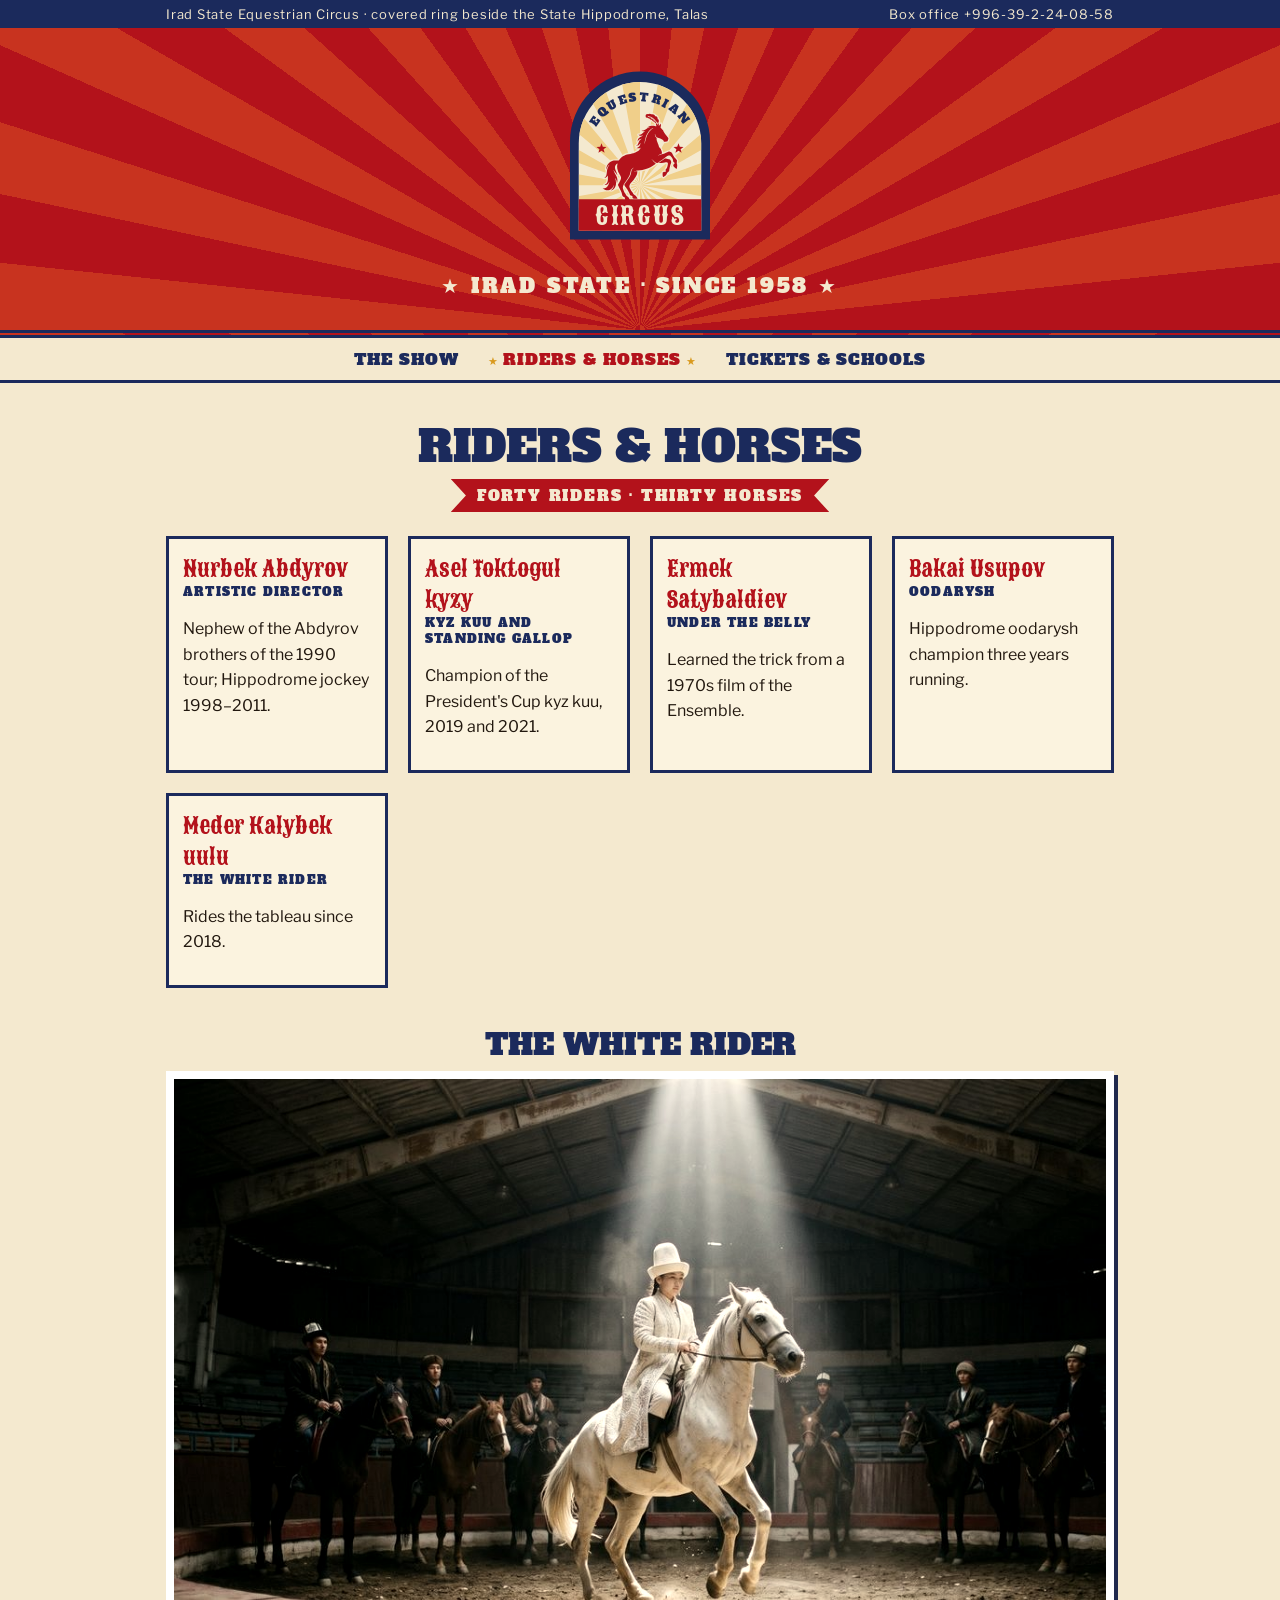
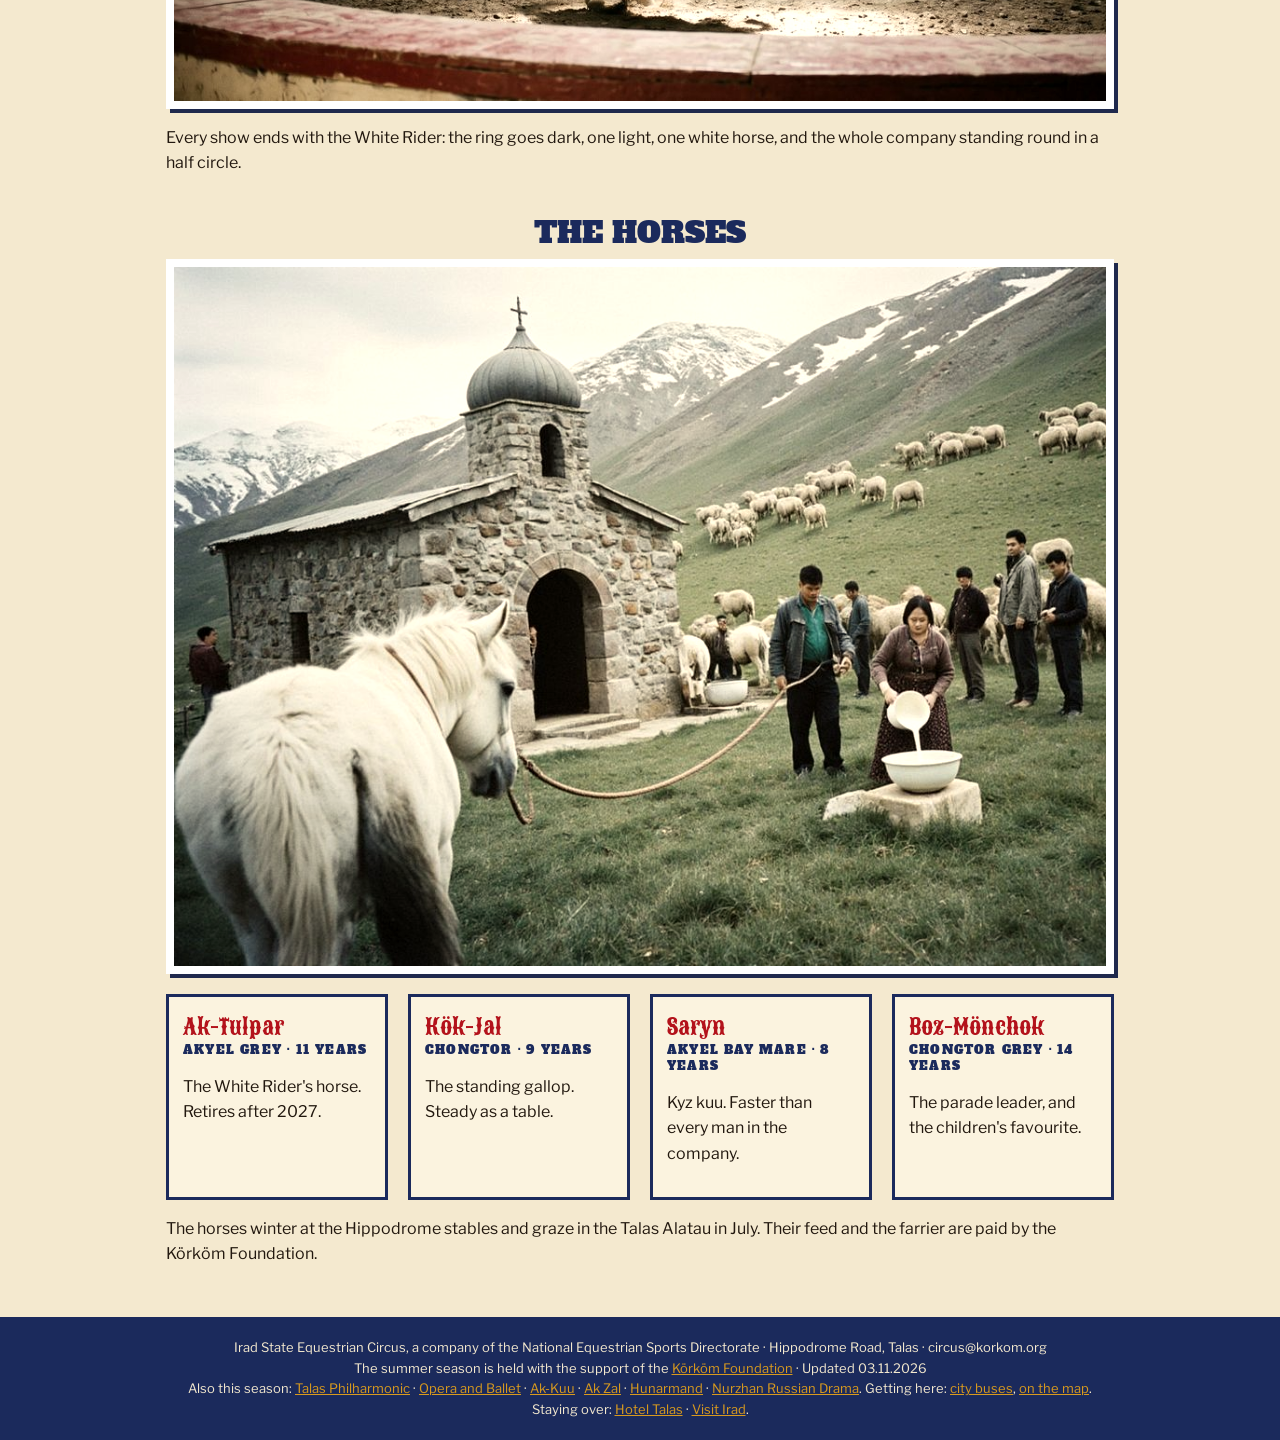
==== commit 28348afc: "Mirror sync" ====
--- a/riders.html
+++ b/riders.html
@@ -28,7 +28,7 @@
 <div class="horses"><div><b>Ak-Tulpar</b><small>Akyel grey · 11 years</small><p>The White Rider&#x27;s horse. Retires after 2027.</p></div><div><b>Kök-Jal</b><small>Chongtor · 9 years</small><p>The standing gallop. Steady as a table.</p></div><div><b>Saryn</b><small>Akyel bay mare · 8 years</small><p>Kyz kuu. Faster than every man in the company.</p></div><div><b>Boz-Mönchok</b><small>Chongtor grey · 14 years</small><p>The parade leader, and the children&#x27;s favourite.</p></div></div>
 <p>The horses winter at the Hippodrome stables and graze in the Talas Alatau in July. Their feed and the farrier are paid by the Körköm Foundation.</p></main>
 <footer><div class="w">Irad State Equestrian Circus, a company of the National Equestrian Sports Directorate · Hippodrome Road, Talas · circus@korkom.org<br>
-The summer season is held with the support of the <a href="https://korkom.org/">Körköm Foundation</a> · Updated 03.11.2026</div></footer>
+The summer season is held with the support of the <a href="https://korkom.org/">Körköm Foundation</a> · Updated 03.11.2026<br>Also this season: <a href="https://philharmonic.korkom.org/">Talas Philharmonic</a> · <a href="https://talas-opera.korkom.org/afisha.html">Opera and Ballet</a> · <a href="https://akkuu.korkom.org/tours.html">Ak-Kuu</a> · <a href="https://akzal.korkom.org/">Ak Zal</a> · <a href="https://hunar.korkom.org/">Hunarmand</a> · <a href="https://nurzhan-drama.korkom.org/afisha.html">Nurzhan Russian Drama</a>. Getting here: <a href="https://transport.talas.iradgov.org/stops.html#hippodrome">city buses</a>, <a href="https://maps.attelkom.net/?p=irad-state-equestrian-circus">on the map</a>. Staying over: <a href="https://wwv.attelkom.net/users/hoteltalas/">Hotel Talas</a> · <a href="https://visitirad.com/">Visit Irad</a>.</div></footer>
 <script></script>
 </body>
 </html>
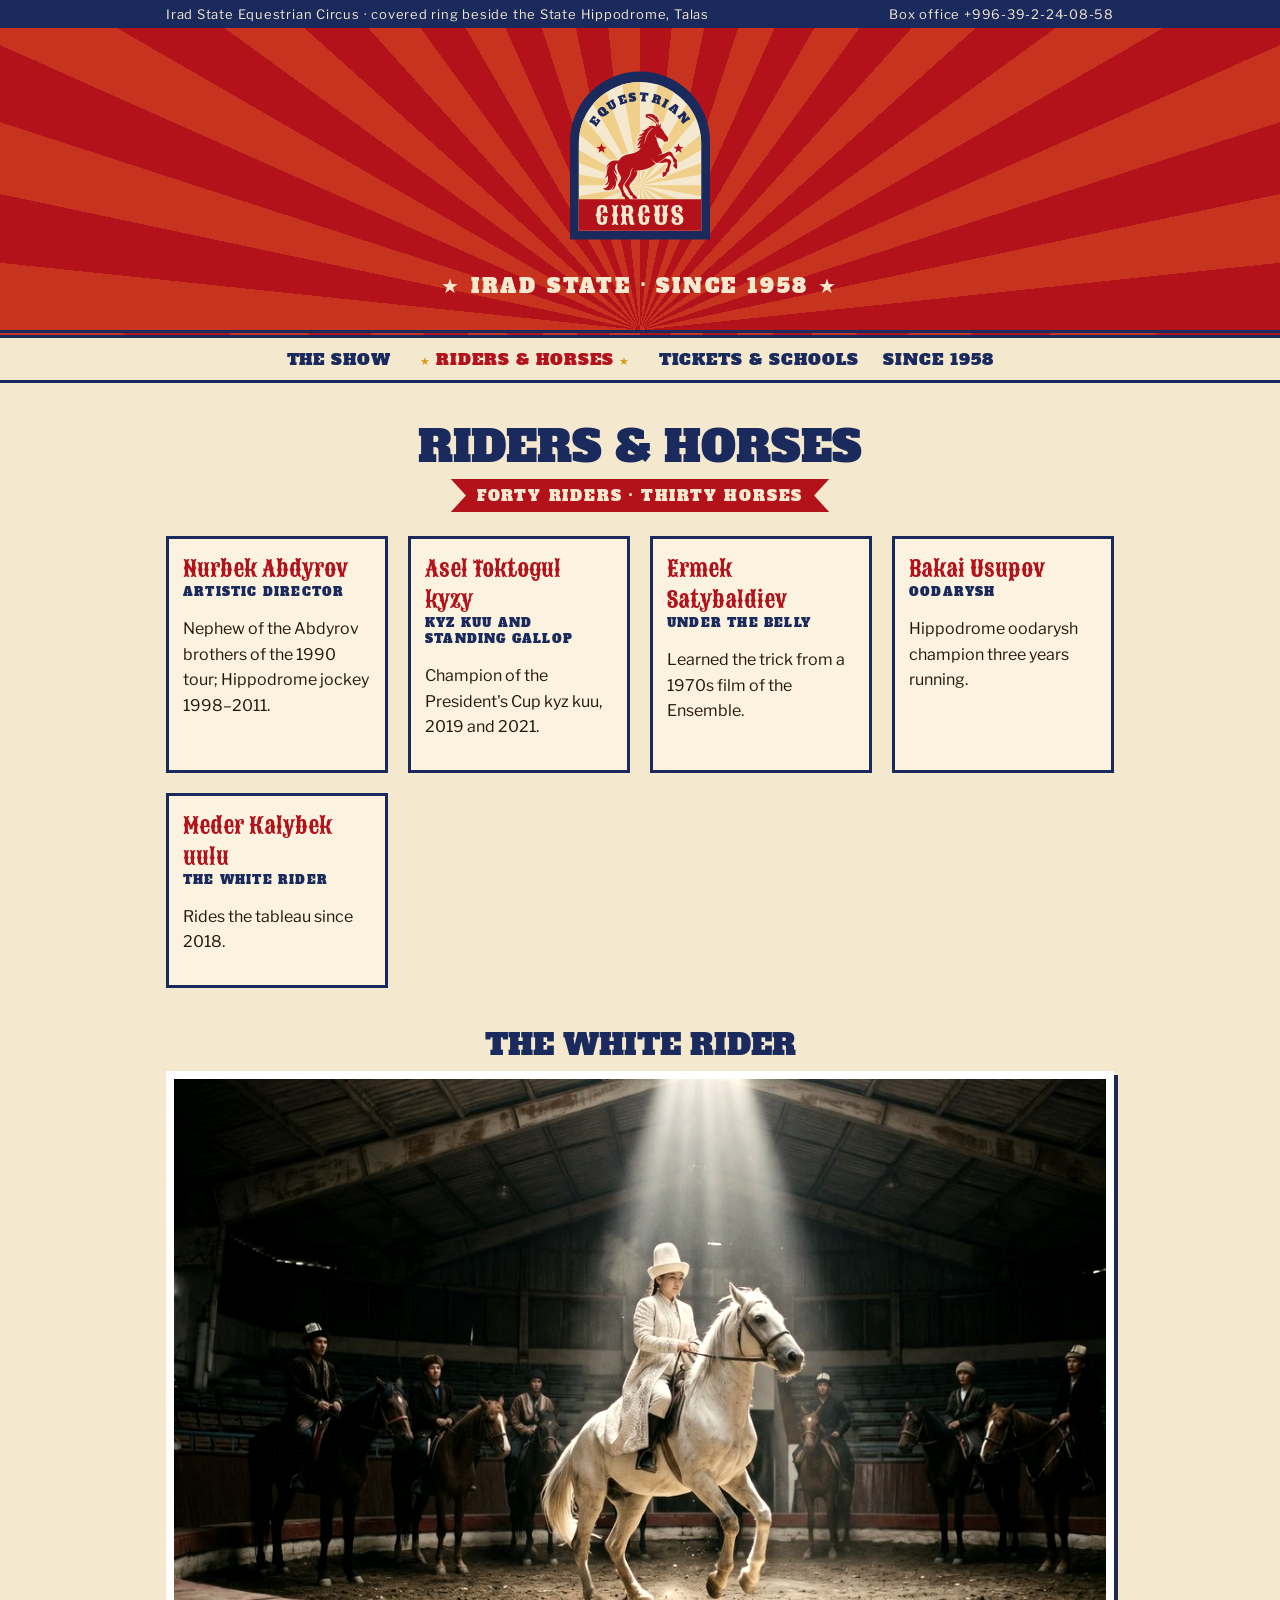
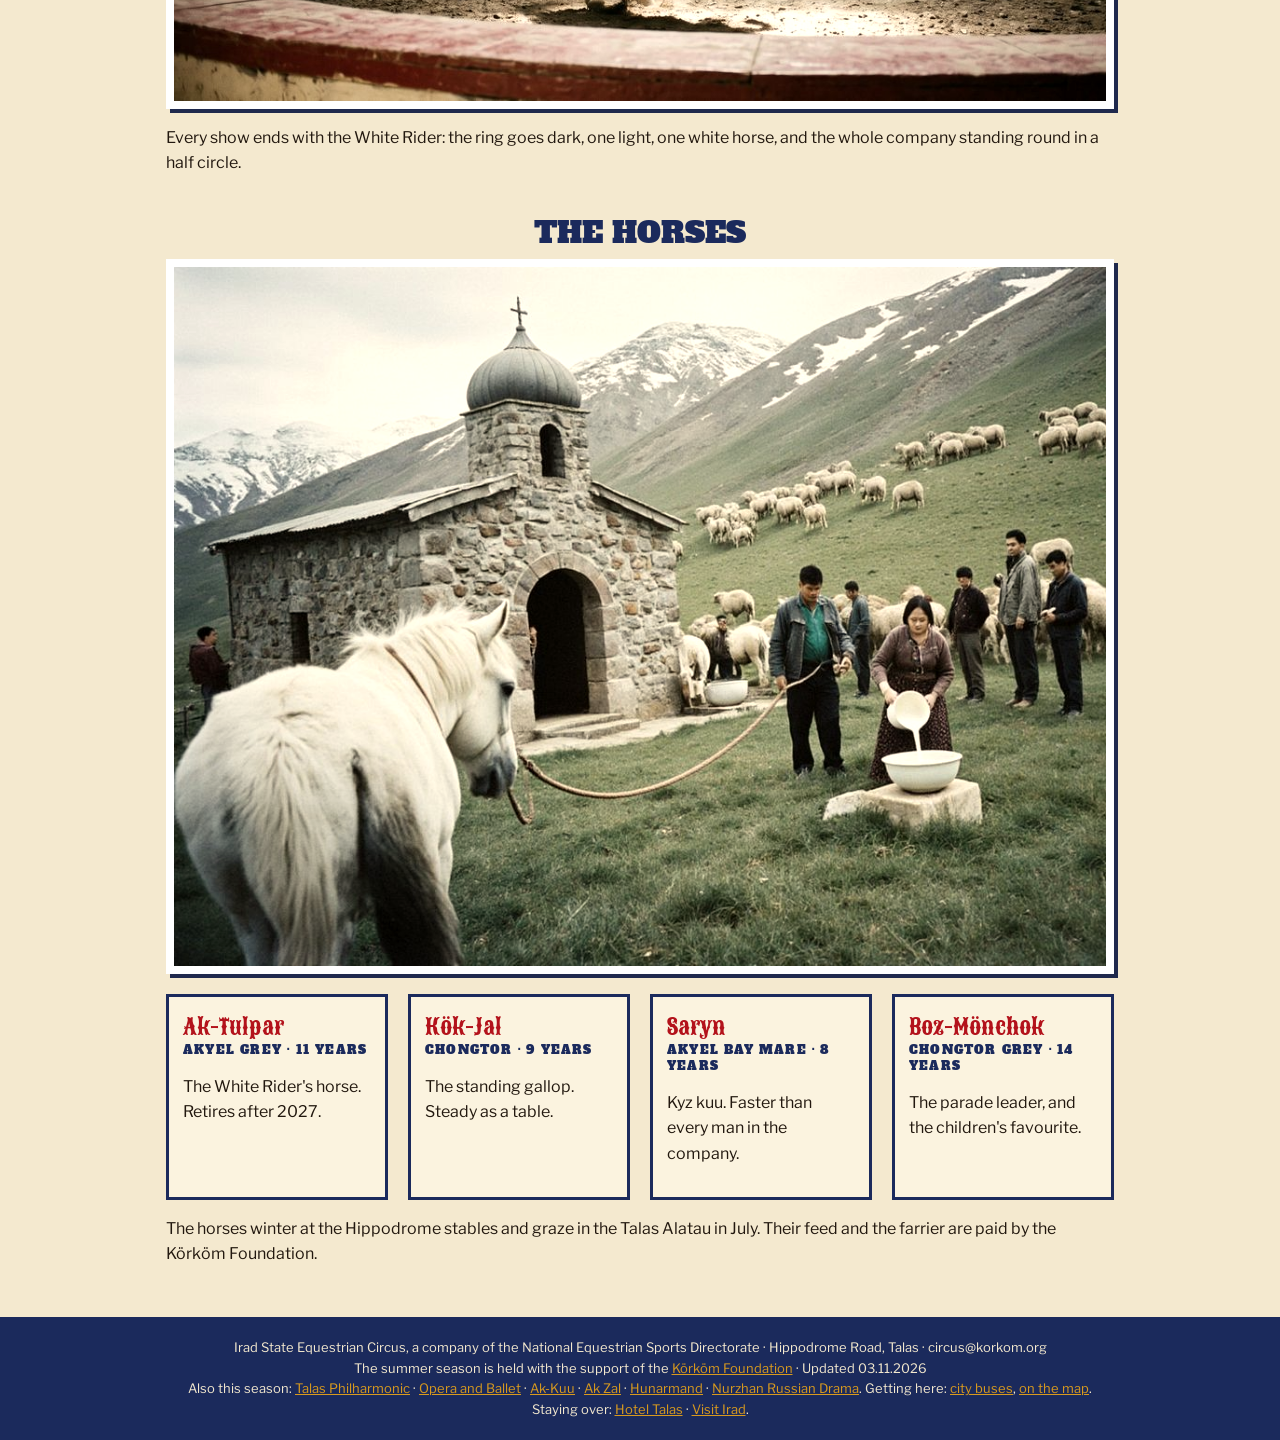
==== commit ab8c1467: "Add archive, people, visitor, press and vacancy pages" ====
--- a/riders.html
+++ b/riders.html
@@ -20,7 +20,7 @@
 <body>
 <div class="top"><div class="w"><span>Irad State Equestrian Circus · covered ring beside the State Hippodrome, Talas</span><span>Box office +996-39-2-24-08-58</span></div></div>
 <div class="sun"><a class="mk" href="index.html"><svg xmlns="http://www.w3.org/2000/svg" viewBox="0 0 240 240" width="210" height="210" role="img" aria-label="Irad State Equestrian Circus"><path d="M40 212 L40 100 A80 80 0 0 1 200 100 L200 212 Z" fill="#1b2a5c"/><path d="M50 202 L50 102 A70 70 0 0 1 190 102 L190 202 Z" fill="#f4e9cf"/><clipPath id="cbc"><path d="M50 202 L50 102 A70 70 0 0 1 190 102 L190 202 Z"/></clipPath><g clip-path="url(#cbc)"><polygon points="120,150 280.00,150.00 277.57,177.78" fill="#f0cf8a"/><polygon points="120,150 270.35,204.72 258.56,230.00" fill="#f0cf8a"/><polygon points="120,150 242.57,252.85 222.85,272.57" fill="#f0cf8a"/><polygon points="120,150 200.00,288.56 174.72,300.35" fill="#f0cf8a"/><polygon points="120,150 147.78,307.57 120.00,310.00" fill="#f0cf8a"/><polygon points="120,150 92.22,307.57 65.28,300.35" fill="#f0cf8a"/><polygon points="120,150 40.00,288.56 17.15,272.57" fill="#f0cf8a"/><polygon points="120,150 -2.57,252.85 -18.56,230.00" fill="#f0cf8a"/><polygon points="120,150 -30.35,204.72 -37.57,177.78" fill="#f0cf8a"/><polygon points="120,150 -40.00,150.00 -37.57,122.22" fill="#f0cf8a"/><polygon points="120,150 -30.35,95.28 -18.56,70.00" fill="#f0cf8a"/><polygon points="120,150 -2.57,47.15 17.15,27.43" fill="#f0cf8a"/><polygon points="120,150 40.00,11.44 65.28,-0.35" fill="#f0cf8a"/><polygon points="120,150 92.22,-7.57 120.00,-10.00" fill="#f0cf8a"/><polygon points="120,150 147.78,-7.57 174.72,-0.35" fill="#f0cf8a"/><polygon points="120,150 200.00,11.44 222.85,27.43" fill="#f0cf8a"/><polygon points="120,150 242.57,47.15 258.56,70.00" fill="#f0cf8a"/><polygon points="120,150 270.35,95.28 277.57,122.22" fill="#f0cf8a"/></g><g transform="translate(77.4 79) scale(0.088)" fill="#f4e9cf" stroke="#f4e9cf" stroke-width="34" stroke-linejoin="round" fill-rule="evenodd"><path d="M351 1000C354 998 353 996 347 984C336 964 336 963 325 956C310 946 305 940 300 928C298 924 295 919 292 914C286 906 279 893 274 881C273 878 270 870 268 864C259 840 259 834 268 808C272 796 276 788 289 770C310 743 325 721 337 699C352 674 356 662 360 638C365 605 376 588 396 582C403 580 408 579 410 579C411 580 411 580 408 581C397 586 391 590 385 597C378 606 373 618 370 634C365 667 360 681 340 713C325 736 311 756 295 776C285 789 281 796 281 799C281 804 285 812 307 842C310 846 320 862 324 870C337 891 344 906 350 922C355 939 360 943 372 943C382 943 388 950 387 958C386 967 386 968 388 973C392 980 392 980 403 981C425 984 447 983 450 981C452 980 451 977 445 966C434 948 432 945 419 936C403 926 400 923 393 910C392 908 388 903 385 899C374 886 364 870 356 852C346 832 345 826 347 813C349 804 351 800 354 793C360 782 362 778 383 757C402 738 404 735 427 700C437 685 443 672 446 662C447 658 447 655 449 638C450 633 450 628 450 627C451 625 451 624 450 624C447 623 416 626 407 628C406 628 406 628 406 628C406 626 426 620 438 618C440 618 448 617 455 616C505 611 528 607 561 597C597 586 644 561 680 534C688 527 691 525 690 525C690 524 687 522 684 520C674 514 667 508 654 492C650 487 645 480 641 476C629 462 639 469 663 492C684 512 694 518 706 517C713 517 718 514 732 504C739 498 748 492 753 489C772 477 783 470 804 453C828 433 835 428 847 423C853 420 853 420 860 420C866 420 866 420 872 422C880 426 890 438 901 454C911 471 913 478 915 491C916 503 917 504 924 508C932 512 933 514 933 521C933 527 932 529 926 532C921 535 919 537 919 540C918 541 918 545 917 548C915 554 915 554 917 558C923 570 945 589 955 593C961 596 962 595 964 584C964 580 966 572 966 566C968 554 968 550 966 538C961 519 961 512 963 500C964 495 965 492 964 489C964 483 963 481 946 461C932 446 915 419 906 400C898 385 897 383 893 381C889 379 878 374 872 372C860 368 856 369 838 377C819 387 787 399 766 405C745 411 731 416 721 422C715 426 715 424 722 418C730 410 738 406 758 400C764 399 768 397 768 396C770 395 769 380 767 372C764 359 757 342 751 333C749 331 744 325 740 320C731 309 731 310 729 300C725 285 722 274 715 260C706 237 704 233 702 224C700 217 700 217 700 205L700 194L694 188C682 175 676 158 678 141C679 136 680 138 681 145C683 162 691 177 702 185C710 191 718 193 730 194L738 195L746 199C750 201 759 206 766 210C785 219 786 220 789 229C790 234 792 236 794 238C800 243 813 244 820 240C823 239 824 239 828 239C840 239 845 234 846 223C847 219 847 217 850 213C856 202 854 196 844 184C841 181 836 174 832 168C828 162 819 151 813 143C795 120 792 115 789 105C787 95 785 92 773 82C769 79 766 76 762 71C760 68 756 63 754 60C751 57 750 55 750 54C750 54 750 52 752 49C755 41 756 34 756 22C757 16 757 10 756 9C756 6 754 7 751 11C750 14 748 16 747 18C744 22 730 37 729 37C728 37 728 36 728 27C728 22 728 14 729 10C729 4 729 1 729 0C728 0 725 1 720 7C712 14 704 26 698 37C696 41 695 41 685 39C661 33 636 32 618 37C602 41 585 49 578 56C576 58 577 58 582 56C593 53 608 53 614 56C616 57 615 57 607 58C593 61 576 68 561 79C549 87 537 94 528 96C524 97 512 97 509 96C506 95 506 95 506 96C506 98 515 104 522 106C527 107 539 107 545 106C549 105 553 105 552 106C552 106 549 108 546 110C538 114 532 118 521 128C499 147 490 151 472 151C467 151 464 152 464 152C464 153 470 158 476 160C488 165 501 165 513 160C523 156 524 157 518 163C513 168 506 172 497 176C483 182 478 186 470 193C460 203 454 216 453 233C452 243 453 243 456 236C464 220 475 211 492 206C501 203 507 203 502 206C481 219 474 228 465 254C458 276 450 285 437 291C434 292 432 293 432 293C432 295 448 294 454 292C463 290 468 286 479 274C485 267 491 262 495 261C498 260 498 261 494 265C490 270 488 273 484 283C478 296 475 301 469 307C462 314 453 319 442 322C436 323 439 325 451 326C467 328 483 325 494 319C496 318 497 317 498 318C499 319 480 344 472 352C459 363 436 377 415 384C391 393 372 397 338 403C306 408 282 417 263 430C243 443 225 460 213 480C210 483 209 485 208 485C206 485 198 485 189 485C154 484 140 485 122 491C110 495 94 504 84 513C64 531 50 560 46 589C45 602 46 604 49 596C51 589 59 572 63 566C69 557 78 547 85 542C88 540 88 541 83 548C77 556 75 559 71 567C61 587 57 603 53 641C51 661 49 673 45 682C40 695 30 705 18 708C12 710 15 711 24 711C39 711 53 703 62 688C64 684 66 681 66 681C66 680 67 680 67 680C68 681 68 728 67 735C64 762 59 776 47 788C40 794 36 797 28 799C19 802 20 803 31 804C48 804 62 798 72 785C76 780 81 771 82 766C83 765 83 764 84 764C85 764 84 774 82 782C78 800 70 814 58 826C44 840 30 846 9 848C3 849 0 849 0 850C0 852 16 860 28 864C48 872 71 872 89 867C113 859 131 840 140 814C143 807 143 807 144 808C145 809 143 822 140 830C136 845 123 863 111 870C104 874 106 875 116 872C127 868 135 863 143 855C164 837 173 812 173 779C173 759 168 735 161 717C159 710 160 710 164 716C175 731 182 748 183 768C183 772 184 775 184 776C186 777 190 759 191 747C192 723 185 700 166 667C149 638 144 626 141 610C139 602 140 602 144 612C149 621 154 629 161 637C176 653 182 662 186 675C189 681 190 681 189 674C188 660 185 650 175 630C168 615 163 602 161 594C158 585 158 569 161 560C163 551 170 539 177 533C180 530 188 525 190 525C192 525 192 526 191 533C188 545 187 553 187 568C188 587 190 600 197 619C202 636 208 646 220 666C240 697 242 707 235 730C230 744 224 757 213 773C199 795 197 798 200 807C201 810 210 829 216 841C219 846 224 856 235 879C244 899 249 913 253 932C255 939 257 946 258 948C260 954 266 957 274 958C286 960 291 967 288 977C287 982 287 984 289 989C291 996 293 998 297 998C311 1000 348 1001 351 1000ZM794 697C817 680 822 675 827 666C837 649 842 642 850 636C861 628 863 624 864 610C868 581 876 546 884 527C885 525 886 521 888 518C891 509 891 503 884 488C880 479 878 476 874 473C870 470 867 469 856 468C847 466 816 460 812 459C809 458 808 459 803 463C791 473 781 480 766 490C745 503 728 516 728 518C728 520 778 516 806 511C832 506 840 507 844 515C846 519 846 519 846 528C846 540 844 550 839 565C834 579 831 585 825 593C816 603 815 607 818 614C819 620 819 623 817 627C814 633 811 634 799 633L794 632L791 635C789 636 786 638 784 639C779 641 779 642 778 653C776 673 780 694 785 700C787 702 788 702 794 697ZM536 272C537 272 538 267 540 262C544 247 548 231 551 217C557 188 563 167 574 146C583 128 589 118 602 102C615 88 636 72 652 64C659 61 660 61 654 65C634 78 620 91 606 109C586 134 568 174 559 212C557 222 550 243 547 252C543 262 535 277 536 272Z"/><path d="M700 46 L686 -6 L712 -8 Z M670 -26 a30 30 0 1 0 60 0 a30 30 0 1 0 -60 0Z M638 -56 a38 38 0 1 0 76 0 a38 38 0 1 0 -76 0Z M606 -78 a38 38 0 1 0 76 0 a38 38 0 1 0 -76 0Z M578 -90 a32 32 0 1 0 64 0 a32 32 0 1 0 -64 0Z M556 -94 a24 24 0 1 0 48 0 a24 24 0 1 0 -48 0Z" fill-rule="nonzero"/></g><rect x="50" y="166" width="140" height="36" fill="#b3121b"/><g transform="translate(77.4 79) scale(0.088)" fill="#b3121b" fill-rule="evenodd"><path d="M700 46 L686 -6 L712 -8 Z M670 -26 a30 30 0 1 0 60 0 a30 30 0 1 0 -60 0Z M638 -56 a38 38 0 1 0 76 0 a38 38 0 1 0 -76 0Z M606 -78 a38 38 0 1 0 76 0 a38 38 0 1 0 -76 0Z M578 -90 a32 32 0 1 0 64 0 a32 32 0 1 0 -64 0Z M556 -94 a24 24 0 1 0 48 0 a24 24 0 1 0 -48 0Z" fill-rule="nonzero"/><path d="M351 1000C354 998 353 996 347 984C336 964 336 963 325 956C310 946 305 940 300 928C298 924 295 919 292 914C286 906 279 893 274 881C273 878 270 870 268 864C259 840 259 834 268 808C272 796 276 788 289 770C310 743 325 721 337 699C352 674 356 662 360 638C365 605 376 588 396 582C403 580 408 579 410 579C411 580 411 580 408 581C397 586 391 590 385 597C378 606 373 618 370 634C365 667 360 681 340 713C325 736 311 756 295 776C285 789 281 796 281 799C281 804 285 812 307 842C310 846 320 862 324 870C337 891 344 906 350 922C355 939 360 943 372 943C382 943 388 950 387 958C386 967 386 968 388 973C392 980 392 980 403 981C425 984 447 983 450 981C452 980 451 977 445 966C434 948 432 945 419 936C403 926 400 923 393 910C392 908 388 903 385 899C374 886 364 870 356 852C346 832 345 826 347 813C349 804 351 800 354 793C360 782 362 778 383 757C402 738 404 735 427 700C437 685 443 672 446 662C447 658 447 655 449 638C450 633 450 628 450 627C451 625 451 624 450 624C447 623 416 626 407 628C406 628 406 628 406 628C406 626 426 620 438 618C440 618 448 617 455 616C505 611 528 607 561 597C597 586 644 561 680 534C688 527 691 525 690 525C690 524 687 522 684 520C674 514 667 508 654 492C650 487 645 480 641 476C629 462 639 469 663 492C684 512 694 518 706 517C713 517 718 514 732 504C739 498 748 492 753 489C772 477 783 470 804 453C828 433 835 428 847 423C853 420 853 420 860 420C866 420 866 420 872 422C880 426 890 438 901 454C911 471 913 478 915 491C916 503 917 504 924 508C932 512 933 514 933 521C933 527 932 529 926 532C921 535 919 537 919 540C918 541 918 545 917 548C915 554 915 554 917 558C923 570 945 589 955 593C961 596 962 595 964 584C964 580 966 572 966 566C968 554 968 550 966 538C961 519 961 512 963 500C964 495 965 492 964 489C964 483 963 481 946 461C932 446 915 419 906 400C898 385 897 383 893 381C889 379 878 374 872 372C860 368 856 369 838 377C819 387 787 399 766 405C745 411 731 416 721 422C715 426 715 424 722 418C730 410 738 406 758 400C764 399 768 397 768 396C770 395 769 380 767 372C764 359 757 342 751 333C749 331 744 325 740 320C731 309 731 310 729 300C725 285 722 274 715 260C706 237 704 233 702 224C700 217 700 217 700 205L700 194L694 188C682 175 676 158 678 141C679 136 680 138 681 145C683 162 691 177 702 185C710 191 718 193 730 194L738 195L746 199C750 201 759 206 766 210C785 219 786 220 789 229C790 234 792 236 794 238C800 243 813 244 820 240C823 239 824 239 828 239C840 239 845 234 846 223C847 219 847 217 850 213C856 202 854 196 844 184C841 181 836 174 832 168C828 162 819 151 813 143C795 120 792 115 789 105C787 95 785 92 773 82C769 79 766 76 762 71C760 68 756 63 754 60C751 57 750 55 750 54C750 54 750 52 752 49C755 41 756 34 756 22C757 16 757 10 756 9C756 6 754 7 751 11C750 14 748 16 747 18C744 22 730 37 729 37C728 37 728 36 728 27C728 22 728 14 729 10C729 4 729 1 729 0C728 0 725 1 720 7C712 14 704 26 698 37C696 41 695 41 685 39C661 33 636 32 618 37C602 41 585 49 578 56C576 58 577 58 582 56C593 53 608 53 614 56C616 57 615 57 607 58C593 61 576 68 561 79C549 87 537 94 528 96C524 97 512 97 509 96C506 95 506 95 506 96C506 98 515 104 522 106C527 107 539 107 545 106C549 105 553 105 552 106C552 106 549 108 546 110C538 114 532 118 521 128C499 147 490 151 472 151C467 151 464 152 464 152C464 153 470 158 476 160C488 165 501 165 513 160C523 156 524 157 518 163C513 168 506 172 497 176C483 182 478 186 470 193C460 203 454 216 453 233C452 243 453 243 456 236C464 220 475 211 492 206C501 203 507 203 502 206C481 219 474 228 465 254C458 276 450 285 437 291C434 292 432 293 432 293C432 295 448 294 454 292C463 290 468 286 479 274C485 267 491 262 495 261C498 260 498 261 494 265C490 270 488 273 484 283C478 296 475 301 469 307C462 314 453 319 442 322C436 323 439 325 451 326C467 328 483 325 494 319C496 318 497 317 498 318C499 319 480 344 472 352C459 363 436 377 415 384C391 393 372 397 338 403C306 408 282 417 263 430C243 443 225 460 213 480C210 483 209 485 208 485C206 485 198 485 189 485C154 484 140 485 122 491C110 495 94 504 84 513C64 531 50 560 46 589C45 602 46 604 49 596C51 589 59 572 63 566C69 557 78 547 85 542C88 540 88 541 83 548C77 556 75 559 71 567C61 587 57 603 53 641C51 661 49 673 45 682C40 695 30 705 18 708C12 710 15 711 24 711C39 711 53 703 62 688C64 684 66 681 66 681C66 680 67 680 67 680C68 681 68 728 67 735C64 762 59 776 47 788C40 794 36 797 28 799C19 802 20 803 31 804C48 804 62 798 72 785C76 780 81 771 82 766C83 765 83 764 84 764C85 764 84 774 82 782C78 800 70 814 58 826C44 840 30 846 9 848C3 849 0 849 0 850C0 852 16 860 28 864C48 872 71 872 89 867C113 859 131 840 140 814C143 807 143 807 144 808C145 809 143 822 140 830C136 845 123 863 111 870C104 874 106 875 116 872C127 868 135 863 143 855C164 837 173 812 173 779C173 759 168 735 161 717C159 710 160 710 164 716C175 731 182 748 183 768C183 772 184 775 184 776C186 777 190 759 191 747C192 723 185 700 166 667C149 638 144 626 141 610C139 602 140 602 144 612C149 621 154 629 161 637C176 653 182 662 186 675C189 681 190 681 189 674C188 660 185 650 175 630C168 615 163 602 161 594C158 585 158 569 161 560C163 551 170 539 177 533C180 530 188 525 190 525C192 525 192 526 191 533C188 545 187 553 187 568C188 587 190 600 197 619C202 636 208 646 220 666C240 697 242 707 235 730C230 744 224 757 213 773C199 795 197 798 200 807C201 810 210 829 216 841C219 846 224 856 235 879C244 899 249 913 253 932C255 939 257 946 258 948C260 954 266 957 274 958C286 960 291 967 288 977C287 982 287 984 289 989C291 996 293 998 297 998C311 1000 348 1001 351 1000ZM794 697C817 680 822 675 827 666C837 649 842 642 850 636C861 628 863 624 864 610C868 581 876 546 884 527C885 525 886 521 888 518C891 509 891 503 884 488C880 479 878 476 874 473C870 470 867 469 856 468C847 466 816 460 812 459C809 458 808 459 803 463C791 473 781 480 766 490C745 503 728 516 728 518C728 520 778 516 806 511C832 506 840 507 844 515C846 519 846 519 846 528C846 540 844 550 839 565C834 579 831 585 825 593C816 603 815 607 818 614C819 620 819 623 817 627C814 633 811 634 799 633L794 632L791 635C789 636 786 638 784 639C779 641 779 642 778 653C776 673 780 694 785 700C787 702 788 702 794 697ZM536 272C537 272 538 267 540 262C544 247 548 231 551 217C557 188 563 167 574 146C583 128 589 118 602 102C615 88 636 72 652 64C659 61 660 61 654 65C634 78 620 91 606 109C586 134 568 174 559 212C557 222 550 243 547 252C543 262 535 277 536 272Z"/></g><g transform="translate(77.4 79) scale(0.088)" fill="none" stroke="#f4e9cf" stroke-width="14" stroke-linecap="round"><path d="M700 -6 C680 -50 640 -76 590 -88 M672 -30 C660 -50 646 -60 628 -66" stroke-width="10"/></g><polygon points="76.00,102.00 77.48,105.96 81.71,106.15 78.40,108.78 79.53,112.85 76.00,110.52 72.47,112.85 73.60,108.78 70.29,106.15 74.52,105.96" fill="#b3121b"/><polygon points="164.00,102.00 165.48,105.96 169.71,106.15 166.40,108.78 167.53,112.85 164.00,110.52 160.47,112.85 161.60,108.78 158.29,106.15 162.52,105.96" fill="#b3121b"/><path id="cba" d="M62 112 A58 58 0 0 1 178 112" fill="none"/><text font-family="Alfa Slab One,Georgia,serif" font-size="13" fill="#1b2a5c" letter-spacing="2.5"><textPath href="#cba" startOffset="50%" text-anchor="middle">EQUESTRIAN</textPath></text><text x="120" y="194" text-anchor="middle" font-family="Sancreek,Georgia,serif" font-size="28" letter-spacing="2" fill="#f4e9cf">CIRCUS</text></svg></a><div class="t">Irad State Equestrian Circus</div><div class="s">★ Irad State · since 1958 ★</div></div>
-<nav class="m"><a href="index.html">The Show</a><a href="riders.html" class="on">Riders &amp; Horses</a><a href="tickets.html">Tickets &amp; Schools</a></nav>
+<nav class="m"><a href="index.html">The Show</a><a href="riders.html" class="on">Riders &amp; Horses</a><a href="tickets.html">Tickets &amp; Schools</a><a href="archive.html">Since 1958</a></nav>
 <main class="w"><h1>Riders &amp; Horses</h1><span class="rib">Forty riders · thirty horses</span>
 <div class="horses"><div><b>Nurbek Abdyrov</b><small>Artistic director</small><p>Nephew of the Abdyrov brothers of the 1990 tour; Hippodrome jockey 1998–2011.</p></div><div><b>Asel Toktogul kyzy</b><small>Kyz kuu and standing gallop</small><p>Champion of the President&#x27;s Cup kyz kuu, 2019 and 2021.</p></div><div><b>Ermek Satybaldiev</b><small>Under the belly</small><p>Learned the trick from a 1970s film of the Ensemble.</p></div><div><b>Bakai Usupov</b><small>Oodarysh</small><p>Hippodrome oodarysh champion three years running.</p></div><div><b>Meder Kalybek uulu</b><small>The White Rider</small><p>Rides the tableau since 2018.</p></div></div>
 <h2>The White Rider</h2><img class="photo" src="img/white-rider.jpg" alt="The White Rider tableau: a rider in white on a white horse under one spotlight" style="margin:10px 0 8px"><p>Every show ends with the White Rider: the ring goes dark, one light, one white horse, and the whole company standing round in a half circle.</p>
